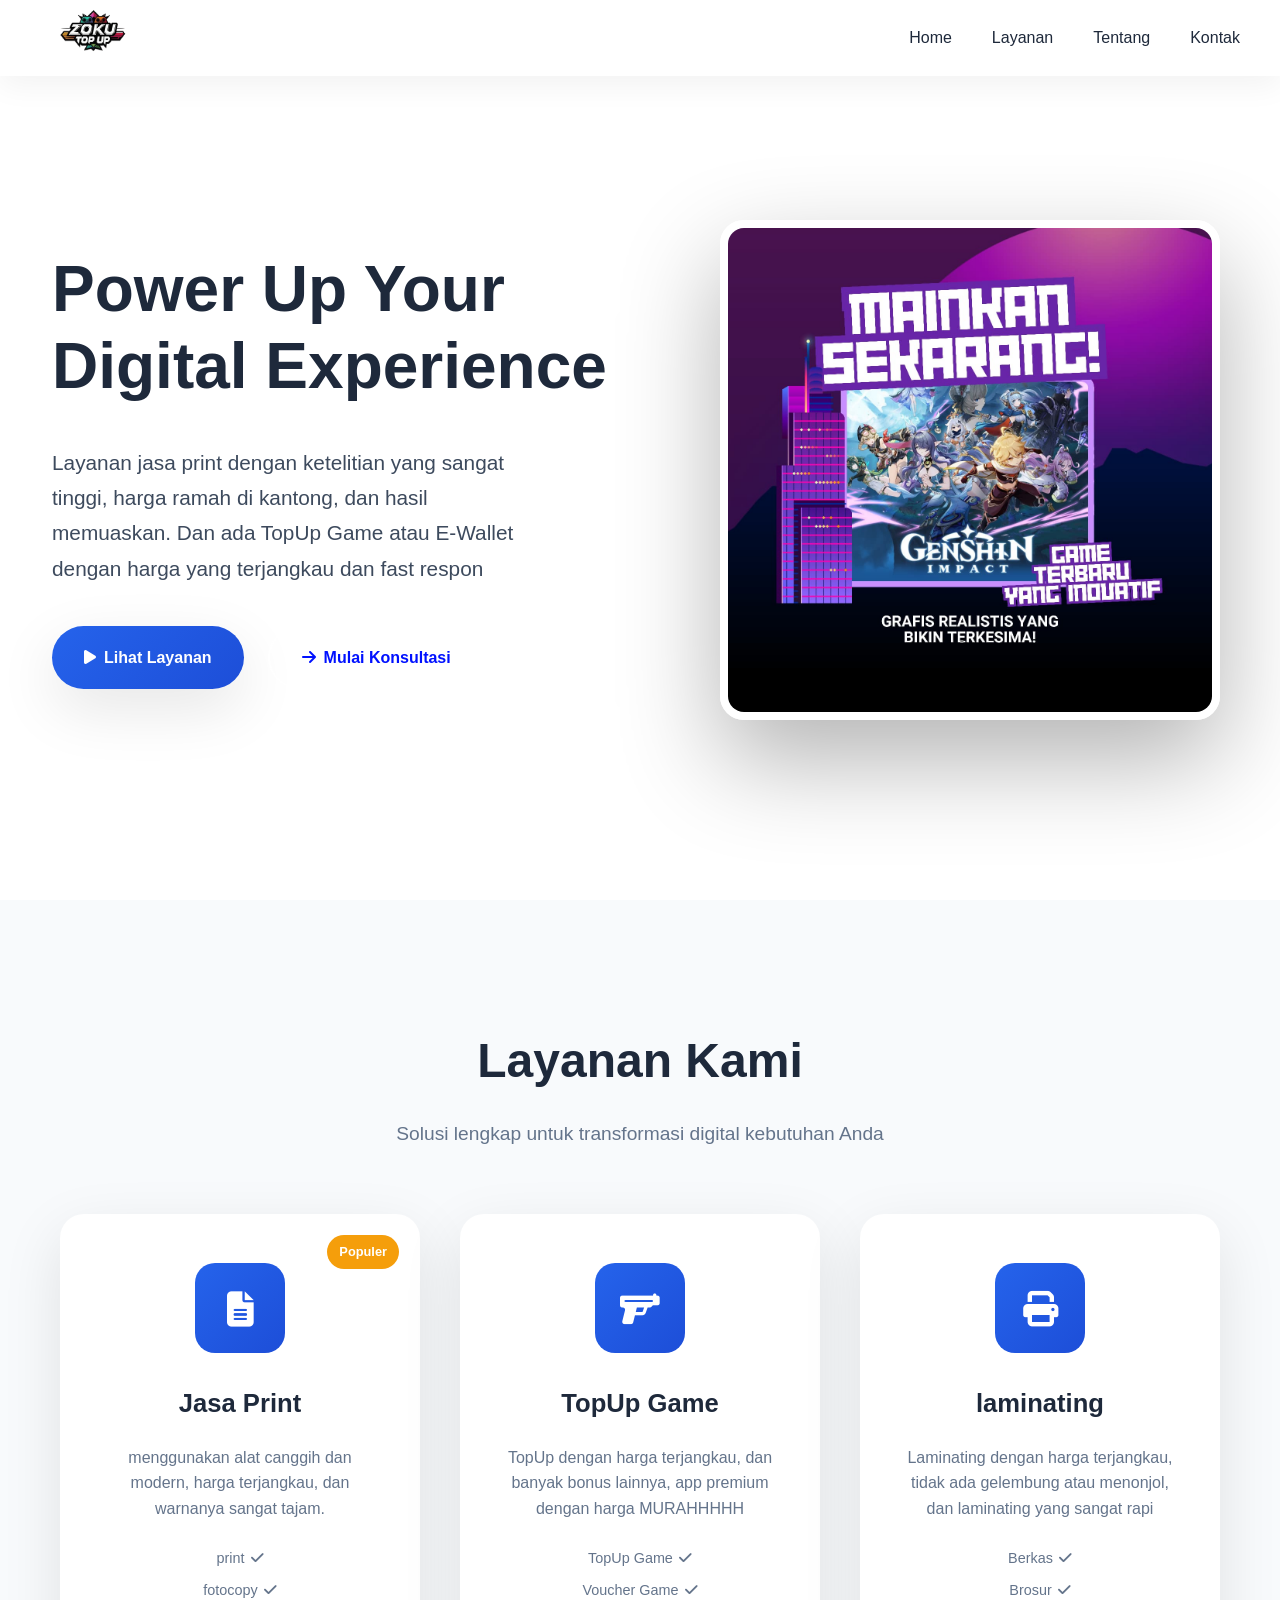
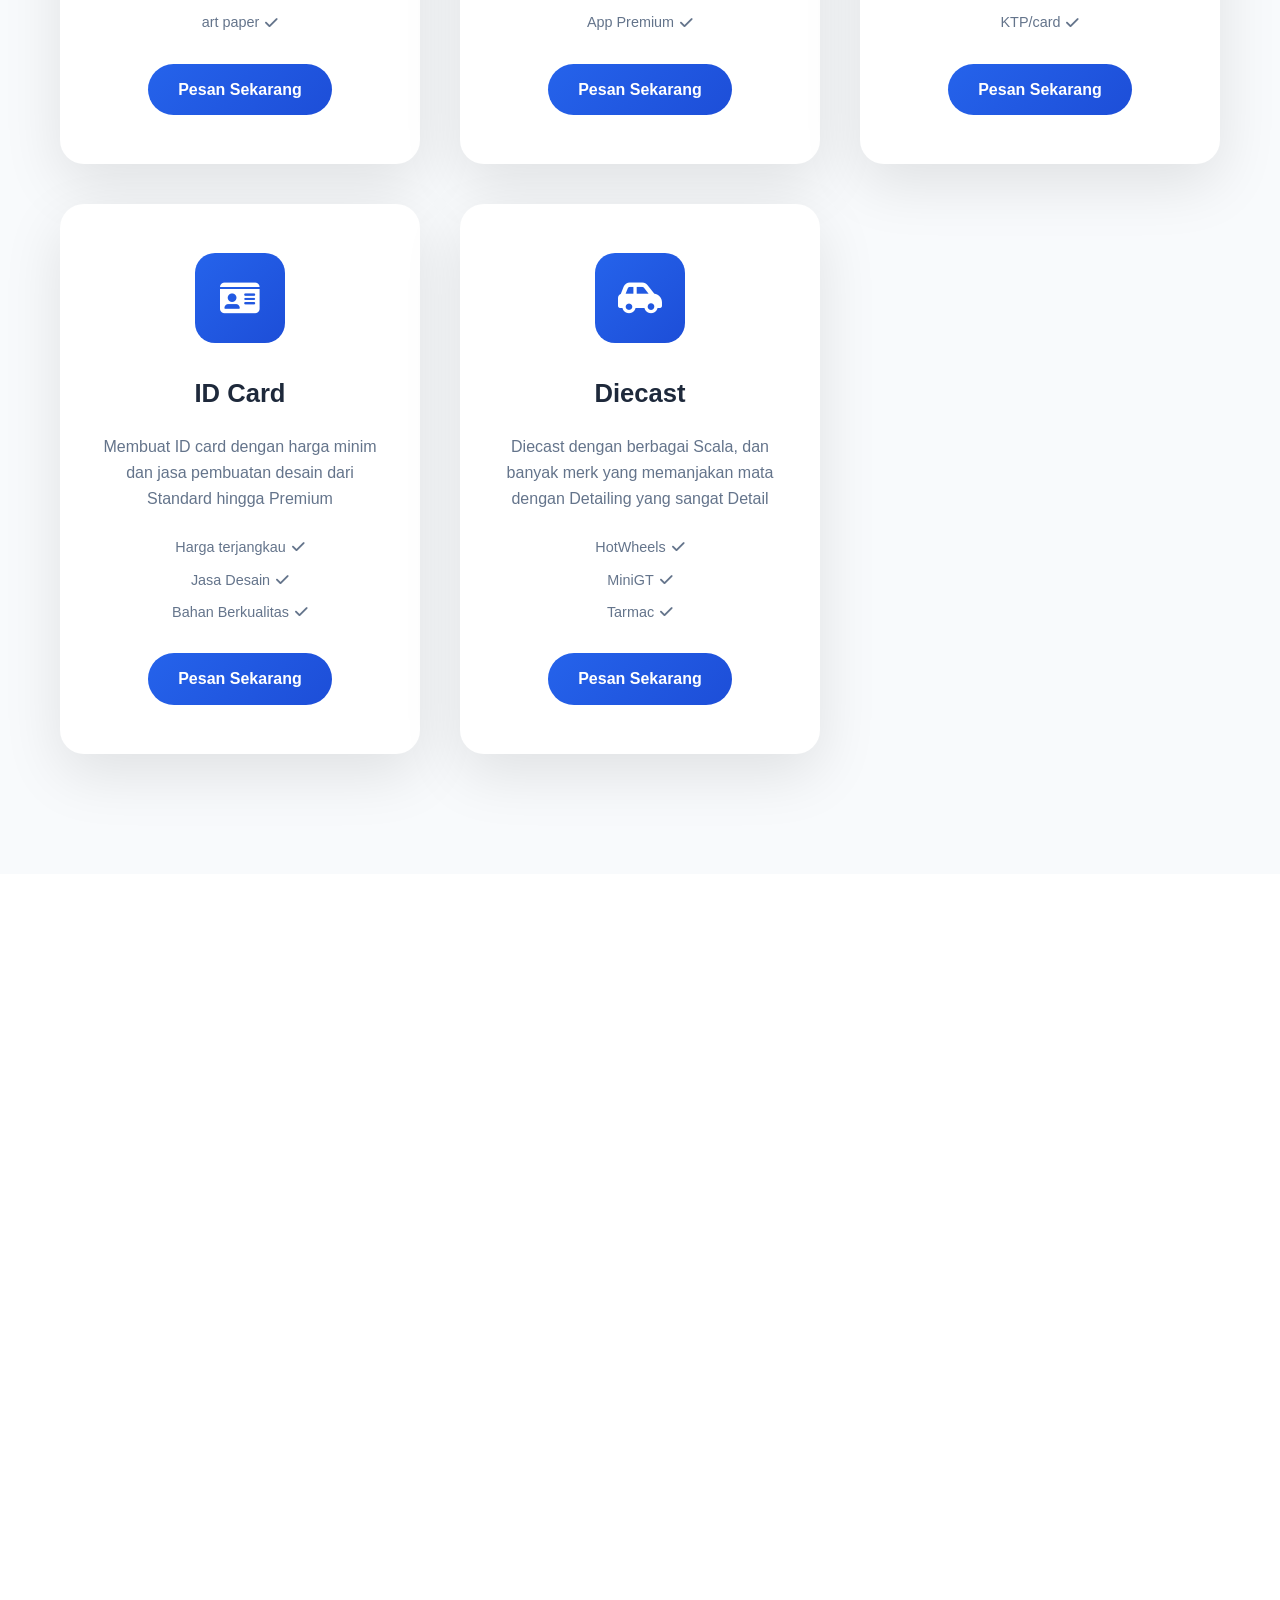
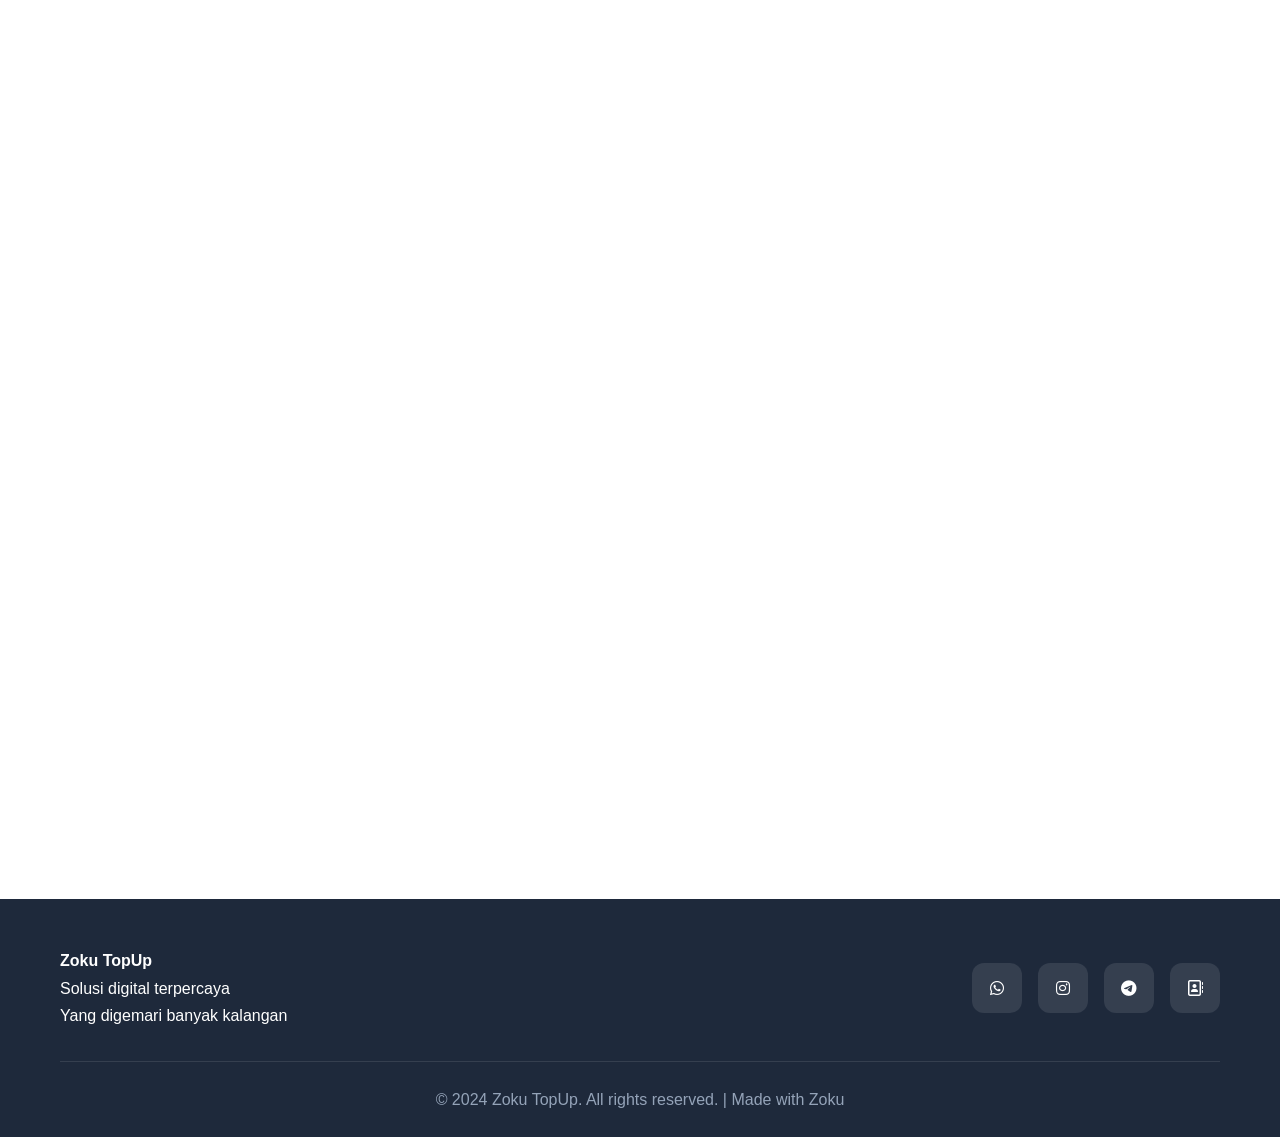
==== index.html @ 7cd35c5e "Update index.html" ====
<!DOCTYPE html>
<html lang="id">
<head>
    <meta charset="UTF-8">
    <meta name="viewport" content="width=device-width, initial-scale=1.0 viewport-fit=cover">
    <title>Zoku TopUp - Solusi Digital Terpercaya</title>
    <link rel="stylesheet" href="index.css">
    <link href="https://cdnjs.cloudflare.com/ajax/libs/font-awesome/6.4.0/css/all.min.css" rel="stylesheet">
    <link rel="icon" href="zoku rev.png" type="image/png">
</head>
<body class="content-hidden">
    <!-- PRELOADER ANIMASI -->
    <div class="preloader" id="preloader">
        <div class="loader-container">
            <div class="loader-logo">
                <i class="fas fa-rocket"></i>
            </div>
            <div class="loader-text">
                <span class="loading-text">Memuat Data</span>
                <span class="loading-dots">...</span>
            </div>
            <div class="progress-container">
                <div class="progress-bar">
                    <div class="progress-fill"></div>
                </div>
            </div>
            <div class="loading-dots-container">
                <div class="dot"></div>
                <div class="dot"></div>
                <div class="dot"></div>
            </div>
        </div>
    </div>

    <!-- <div class="float-wa" onclick="window.open('https://wa.me/6282164960213', '_blank')">
    <i class="fab fa-whatsapp" style="color: white; font-size: 1.5rem;"></i>
</div>
<div class="float-help" onclick="showHelp()">
    <i class="fas fa-headset" style="color: white; font-size: 1.2rem;"></i> -->

    <!-- HEADER -->
    <header class="header">
        <nav class="navbar">
            <div class="nav-container">
                <div class="logo">
                    <h2> <img src="zoku rev.png" alt="Logo" class="logo-img"></h2>
                </div>
                <ul class="nav-menu">
                    <li><a href="#home">Home</a></li>
                    <li><a href="#layanan">Layanan</a></li>
                    <li><a href="#tentang">Tentang</a></li>
                    <li><a href="#kontak">Kontak</a></li>
                </ul>
                <div class="hamburger">
                    <span></span>
                    <span></span>
                    <span></span>
                </div>
            </div>
        </nav>
    </header>

    <!-- HERO SECTION -->
    <section id="home" class="hero">
        <div class="hero-content">
            <h1 class="hero-title">
                Power Up Your<br />
                Digital Experience</span>
                
            </h1>
            <p class="hero-subtitle">Layanan jasa print dengan ketelitian yang sangat tinggi, harga ramah di kantong, dan hasil memuaskan. Dan ada TopUp Game atau E-Wallet dengan harga yang terjangkau dan fast respon</p>
            <div class="hero-buttons">
                <a href="#layanan" class="btn btn-primary">
                    <i class="fas fa-play"></i> Lihat Layanan
                </a>
                <a href="#kontak" class="btn btn-secondary">
                    <i class="fas fa-arrow-right"></i> Mulai Konsultasi
                </a>
            </div>
        </div>
        <div class="hero-image">
            <!-- <div class="floating-icons">
                <i class="fab fa-react"></i>
                <i class="fas fa-mobile-alt"></i>
                <i class="fas fa-chart-line"></i>
                <i class="fas fa-database"></i>
            </div> -->
    <button class="clickable-photo-btn" id="heroImageBtn">
        <img src="gs logo bg.jpeg" alt="Logo" class="photo-img">
    </button>
</div>
        </div>
    </section>

    <!-- LAYANAN SECTION -->
    <section id="layanan" class="layanan">
        <div class="container">
            <div class="section-header">
                <h2 class="section-title">Layanan Kami</h2>
                <p class="section-subtitle">Solusi lengkap untuk transformasi digital kebutuhan Anda</p>
            </div>
            <div class="layanan-grid">
                <div class="layanan-card featured">
                    <div class="featured-badge">Populer</div>
                    <div class="card-icon">
                        <i class="fas fa-file-alt"></i>
                    </div>
                    <h3>Jasa Print</h3>
                    <p>menggunakan alat canggih dan modern, harga terjangkau, dan warnanya sangat tajam.</p>
                    <div class="card-features">
                        <span>print <i class="fas fa-check"></i></span>
                        <span>fotocopy <i class="fas fa-check"></i></span>
                        <span>art paper <i class="fas fa-check"></i></span>
                    </div>
                    <!-- <div class="card-price"><span></span></div> -->
                    <a href="print.html" class="card-btn">Pesan Sekarang</a>
                </div>
                <div class="layanan-card">
                    <!-- <div class="featured-badge">Populer</div> -->
                    <div class="card-icon">
                        <i class="fa-solid fa-gun"></i>
                    </div>
                    <h3>TopUp Game</h3>
                    <p>TopUp dengan harga terjangkau, dan banyak bonus lainnya, app premium dengan harga MURAHHHHH</p>
                    <div class="card-features">
                        <span>TopUp Game<i class="fas fa-check"></i></span>
                        <span>Voucher Game<i class="fas fa-check"></i></span>
                        <span>App Premium<i class="fas fa-check"></i></span>
                    </div>
                    <!-- <div class="card-price">Rp 8.000.000 <span>/project</span></div> -->
                    <a href="error.html" class="card-btn">Pesan Sekarang</a>
                </div>
                <div class="layanan-card">
                    <div class="card-icon">
                        <i class="fas fa-print"></i>
                    </div>
                    <h3>laminating</h3>
                    <p>Laminating dengan harga terjangkau, tidak ada gelembung atau menonjol, dan laminating yang sangat rapi</p>
                    <div class="card-features">
                        <span>Berkas <i class="fas fa-check"></i></span>
                        <span>Brosur <i class="fas fa-check"></i></span>
                        <span>KTP/card <i class="fas fa-check"></i></span>
                    </div>
                    <!-- <div class="card-price">Rp 3.000.000 <span>/bulan</span></div> -->
                    <a href="laminating.html" class="card-btn">Pesan Sekarang</a>
                </div>
                <div class="layanan-card">
                    <div class="card-icon">
                        <i class="fas fa-id-card"></i>
                    </div>
                    <h3>ID Card</h3>
                    <p>Membuat ID card dengan harga minim dan jasa pembuatan desain dari Standard hingga Premium</p>
                    <div class="card-features">
                        <span>Harga terjangkau <i class="fas fa-check"></i></span>
                        <span>Jasa Desain <i class="fas fa-check"></i></span>
                        <span>Bahan Berkualitas <i class="fas fa-check"></i></span>
                    </div>
                    <!-- <div class="card-price">Rp 2.000.000 <span>/bulan</span></div> -->
                    <a href="error.html" class="card-btn">Pesan Sekarang</a>
                </div>
                <div class="layanan-card">
                    <div class="card-icon">
                        <i class="fa-solid fa-car-side"></i>
                    </div>
                    <h3>Diecast</h3>
                    <p>Diecast dengan berbagai Scala, dan banyak merk yang memanjakan mata dengan Detailing yang sangat Detail</p>
                    <div class="card-features">
                        <span>HotWheels <i class="fas fa-check"></i></span>
                        <span>MiniGT <i class="fas fa-check"></i></span>
                        <span>Tarmac <i class="fas fa-check"></i></span>
                    </div>
                    <!-- <div class="card-price">Rp 3.000.000 <span>/bulan</span></div> -->
                    <a href="diecast market.html" class="card-btn">Pesan Sekarang</a>
                </div>
            </div>
        </div>
    </section>

    <!-- TENTANG SECTION -->
    <section id="tentang" class="tentang">
        <div class="container">
            <div class="tentang-content">
                <div class="tentang-text">
                    <h2 class="section-title">Kenapa harus Memilih toko kami?</h2>
                    <p>Zoku TopUp lebih memilih Fokus pada kualitas, kecepatan, dan kepuasan pelanggan.</p>
                    <div class="stats">
                        <div class="stat">
                            <h3 data-target="500+">500+</h3>
                            <p>Proyek Selesai</p>
                        </div>
                        <div class="stat">
                            <h3 data-target="99+">99+</h3>
                            <p>Tingkat Kepuasan</p>
                        </div>
                        <!-- <div class="stat">
                            <h3 data-target="21+"></h3>
                            <p>Tahun Pengalaman</p>
                        </div> -->
                        <div class="stat">
                            <h3 data-target="32">31+</h3>
                            <p>Klien Aktif</p>
                        </div>
                    </div>
                </div>
                <div class="tentang-image">
                    <!-- <div class="image-placeholder"> -->
                        <img src="diskon.jpeg" alt="Logo" class="imgdiskon">
                    <!-- </div> -->
                </div>
            </div>
        </div>
    </section>

    <!-- KONTAK SECTION -->
    <section id="kontak" class="kontak">
        <div class="container">
            <div class="section-header">
                <h2 class="section-title">Siap Memulai?</h2>
                <p class="section-subtitle">Hubungi kami sekarang untuk konsultasi gratis</p>
            </div>
            <div class="kontak-content">
                <div class="kontak-info">
                    <div class="info-item">
                        <div class="info-icon">
                            <i class="fas fa-phone"></i>
                        </div>
                        <div>
                            <h4>Telepon</h4>
                            <p>+62 821-6496-0213</p>
                        </div>
                    </div>
                    <div class="info-item">
                        <div class="info-icon">
                            <i class="fas fa-envelope"></i>
                        </div>
                        <div>
                            <h4>Email</h4>
                            <p>zokutopup@gmail.com</p>
                        </div>
                    </div>
                    <div class="info-item">
                        <div class="info-icon">
                            <i class="fas fa-map-marker-alt"></i>
                        </div>
                        <div>
                            <h4>Alamat</h4>
                            <p>Jl. Tj. Ledong 21381<br>Sumatra Utara</p>
                        </div>
                    </div>
                </div>
                <form class="kontak-form" id="kontakForm">
                    <div class="form-group">
                        <input type="text" id="nama" placeholder="" required>
                        <label for="nama">Nama Lengkap</label>
                    </div>
                    <div class="form-row">
                        <div class="form-group">
                            <input type="email" id="email" placeholder="" required>
                            <label for="email">Email</label>
                        </div>
                        <div class="form-group">
                            <input type="tel" id="phone" placeholder="">
                            <label for="phone">Telepon</label>
                        </div>
                    </div>
                    <!-- <div class="form-group">
                        <select id="layanan" required>
                            <option value="">Pilih Layanan</option>
                            <option value="web">Web Development</option>
                            <option value="mobile">Mobile App</option>
                            <option value="marketing">Digital Marketing</option>
                            <option value="support">IT Support</option>
                        </select>
                        <label for="layanan">Layanan</label>
                    </div> -->
                    <div class="form-group">
                        <textarea id="pesan" placeholder="" rows="5" required></textarea>
                        <label for="pesan">Pesan</label>
                    </div>
                    <button type="submit" class="btn btn-primary btn-full">
                        <i class="fas fa-paper-plane"></i> Kirim Pesan
                    </button>
                </form>
            </div>
        </div>
    </section>

    <!-- FOOTER -->
    <footer class="footer">
    <div class="container">
        <div class="footer-content">
            <div class="footer-logo">
                <!-- <img src="zoku rev.png" alt="Zoku TopUp Logo" class="logo-footer"> -->
                <div class="footer-brand">
                    <p><strong>Zoku TopUp</strong></p>
                    <p>Solusi digital terpercaya</p>
                    <p>Yang digemari banyak kalangan</p>
                </div>
            </div>
                <div class="footer-social">
                    <a href="https://wa.me/6282164960213" target="_blank" rel="noopener" title="WhatsApp">
                    <i class="fab fa-whatsapp"></i>
                </a>
                <a href="https://www.instagram.com/zokutopup?igsh=Nzc0N2RsbXdvcmFl" target="_blank" rel="noopener" title="Instagram">
                    <i class="fab fa-instagram"></i>
                </a>
                <a href="https://t.me/Zokutopup" target="_blank" rel="noopener" title="Telegram">
                    <i class="fa-brands fa-telegram"></i>
                </a>
                <a href="kontak.html" rel="noopener" title="kontak">
                    <i class="fa-regular fa-address-book"></i>
                </a>
                </div>
            </div>
            <div class="footer-bottom">
                <p>&copy; 2024 Zoku TopUp. All rights reserved. | Made with Zoku</p>
            </div>
        </div>
    </footer>

    <script src="index.js"></script>
</body>
</html>
---- index.css ----
/* RESET & BASE */
* {
    margin: 0;
    padding: 0;
    box-sizing: border-box;
}

:root {
    --primary: linear-gradient(135deg, #2563eb 0%, #1d4ed8 100%);
    --primary-light: #60a5fa;
    --dark: #1e293b;
    --dark-light: #334155;
    --gray: #64748b;
    --light: #f8fafc;
    --white: #ffffff;
    --shadow: 0 20px 60px rgba(0,0,0,0.1);
    --shadow-hover: 0 30px 80px rgba(0,0,0,0.15);
}

html {
    scroll-behavior: smooth;
}

body {
    font-family: 'Inter', -apple-system, BlinkMacSystemFont, 'Segoe UI', sans-serif;
    line-height: 1.7;
    color: var(--dark-light);
    overflow-x: hidden;
    /* background: linear-gradient(135deg, #ff0000 0%, #00ff0073 50%, #004cff 100% ); */
}

.container {
    max-width: 1200px;
    width: 100%;
    margin: 0 auto;
    padding: 0 20px;
}

/* PRELOADER */
/* ========================================
   PRELOADER PERFECT - FIXED ROKET + HOME
======================================== */
/* PRELOADER - VERSI TERPUSAT */
.preloader {
    position: fixed;
    top: 0;
    left: 0;
    width: 100%;
    height: 100%;
    background: linear-gradient(135deg, #000000 0%, #000000 100%);
    display: flex;
    justify-content: center;  
    align-items: center;      
    z-index: 99999;
    transition: opacity 0.5s ease-out, visibility 0.5s ease-out;
}

.preloader.hidden {
    opacity: 0;
    visibility: hidden;
}

.loader-container {
    text-align: center;  /* ✅ TEXT CENTER */
    display: flex;
    flex-direction: column;
    align-items: center; /* ✅ VERTIKAL CENTER */
    justify-content: center; /* ✅ HORIZONTAL CENTER */
}

.loader-logo {
    width: 140px;
    height: 140px;
    margin: 0 auto 2rem;      /* ✅ UBAH */
    position: relative;
    display: flex;            /* ✅ TAMBAH */
    align-items: center;      /* ✅ TAMBAH */
    justify-content: center;  /* ✅ TAMBAH */
}

.loader-logo i {
    font-size: 110px;
    color: #ffffff;
    animation: rocketPerfectFloat 3s ease-in-out infinite;
    display: block;           
    margin: 0 auto;           
    line-height: 1;           
}

.loader-text {
    color: rgba(255,255,255,0.95);
    font-size: 1.25rem;
    font-weight: 600;
    margin-bottom: 2rem;
    text-align: center;
}

.progress-container {
    width: 300px;
    max-width: 90vw;
    margin: 0 auto 2rem; /* ✅ AUTO MARGIN UNTUK CENTER */
    display: block;
}

.progress-bar {
    height: 4px;
    background: rgba(255,255,255,0.2);
    border-radius: 2px;
    overflow: hidden;
    margin: 0 auto; /* ✅ CENTER PROGRESS BAR */
}

.progress-fill {
    height: 100%;
    background: linear-gradient(90deg, transparent, #60a5fa, transparent);
    animation: progressPerfect 3s ease-out infinite;
    box-shadow: 0 0 10px rgba(96,165,250,0.4);
}

.loading-dots-container {
    display: flex;
    gap: 8px;
    justify-content: center; /* ✅ DOTS DI TENGAH */
    align-items: center;
}

.dot {
    width: 10px;
    height: 10px;
    border-radius: 50%;
    background: rgba(255,255,255,0.8);
    animation: dotPerfect 1.4s infinite ease-in-out both;
}

.dot:nth-child(1) { animation-delay: 0s; }
.dot:nth-child(2) { animation-delay: 0.2s; }
.dot:nth-child(3) { animation-delay: 0.4s; }

/* ANIMATIONS PERFECT */
@keyframes rocketPerfectFloat {
    0%, 100% {
        transform: translateX(-50%) translateY(0px) rotate(0deg);
        filter: drop-shadow(0 8px 25px rgba(255,255,255,0.4));
    }
    25% {
        transform: translateX(-50%) translateY(-8px) rotate(2deg);
        filter: drop-shadow(0 12px 35px rgba(255,255,255,0.5));
    }
    50% {
        transform: translateX(-50%) translateY(-16px) rotate(-1deg);
        filter: drop-shadow(0 16px 45px rgba(255,255,255,0.6));
    }
    75% {
        transform: translateX(-50%) translateY(-8px) rotate(1deg);
        filter: drop-shadow(0 12px 35px rgba(255,255,255,0.5));
    }
}

@keyframes progressPerfect {
    0% { width: 0%; }
    50% { width: 80%; }
    100% { width: 100%; }
}

@keyframes dotPerfect {
    0%, 100% { transform: scale(0.5); opacity: 0.5; }
    50% { transform: scale(1.2); opacity: 1; }
}

/* Floating Buttons */
        /* .float-wa {
            position: fixed;
            bottom: 2rem;
            left: 2rem;
            background: linear-gradient(135deg, #25D366, #128C7E);
            width: 52px;
            height: 52px;
            border-radius: 50%;
            display: flex;
            align-items: center;
            justify-content: center;
            cursor: pointer;
            box-shadow: 0 5px 20px rgba(37,211,102,0.3);
            transition: all 0.3s;
            z-index: 100;
        }

        .float-wa:hover {
            transform: scale(1.1);
        } */

        .float-help {
            position: fixed;
            bottom: 2rem;
            right: 2rem;
            background: linear-gradient(135deg, rgba(229, 255, 0, 0.822), #6a04c9e3);
            width: 52px;
            height: 52px;
            border-radius: 50%;
            display: flex;
            align-items: center;
            justify-content: center;
            cursor: pointer;
            box-shadow: var(--glow);
            transition: all 0.3s;
            z-index: 100;
        }

        .float-help:hover {
            transform: scale(1.1);
        }

/* HEADER */
.header {
    padding: 0.5rem 0; /* Dikurangi */
    background: rgba(255,255,255,0.95);
    backdrop-filter: blur(20px);
    position: fixed;
    top: 0;
    width: 100%;
    z-index: 1000;
    box-shadow: 0 2px 20px rgba(0,0,0,0.1);
}

.navbar {
    padding: 0 2rem;
    max-height: 70px; /* Fixed height */
}

.nav-container {
     max-width: 1200px;
    margin: 0 auto;
    display: flex;
    align-items: center;
    justify-content: space-between;
    height: 60px; /* Tinggi fixed */
}

.logo h2 {
    background: var(--primary);
    -webkit-background-clip: text;
    -webkit-text-fill-color: transparent;
    background-clip: text;
    font-size: 1.8rem;
    font-weight: 800;
}

.logo-img {
    mix-blend-mode: multiply;
    height: 60px; /* Atur tinggi logo sesuai kebutuhan */
    width: auto;  /* Menjaga proporsi logo */
    /* Pastikan tidak ada background-color di sini */
}

.nav-menu {
    display: flex;
    list-style: none;
    gap: 2.5rem;
}

.nav-menu a {
    text-decoration: none;
    color: var(--dark);
    font-weight: 500;
    position: relative;
    transition: all 0.3s ease;
}

.nav-menu a::after {
    content: '';
    position: absolute;
    width: 0;
    height: 2px;
    bottom: -5px;
    left: 0;
    background: var(--primary);
    transition: width 0.3s ease;
}

.nav-menu a:hover::after {
    width: 100%;
}

.nav-menu a:hover {
    color: #2563eb;
}

.hamburger {
    display: none;
    flex-direction: column;
    cursor: pointer;
    gap: 4px;
}

.hamburger span {
    width: 28px;
    height: 3px;
    background: var(--dark);
    transition: all 0.3s ease;
    border-radius: 2px;
}

/* HERO */
.hero {
     padding: 120px 2rem 80px; /* Top padding untuk header */
    min-height: 100vh;
    display: flex;
    align-items: center;
    gap: 4rem;
    background: rgb(255, 255, 255);
}

.hero::before {
    content: '';
    position: absolute;
    top: 0;
    left: 0;
    right: 0;
    bottom: 0;
    background-color: #000000;
    background: url('data:image/svg+xml,<svg xmlns="http://www.w3.org/2000/svg" viewBox="0 0 100 100"><defs><pattern id="grain" width="100" height="100" patternUnits="userSpaceOnUse"><circle cx="25" cy="25" r="1" fill="white" opacity="0.1"/><circle cx="75" cy="75" r="1" fill="white" opacity="0.05"/></pattern></defs><rect width="100" height="100" fill="url(%23grain)"/></svg>');
    pointer-events: none;
}

.hero-content {
    flex: 1;
    max-width: 650px;
    padding: 0 20px;
    z-index: 2;
}

/* Hero Title dengan TEXT BORDER style balok */
.hero-title {
    font-size: clamp(2.5rem, 5vw, 4rem);
    font-weight: 800;
    margin-bottom: 2.5rem;
    line-height: 1.2;
    /* text-shadow: 0 0 8px #6f00ff; */
    /* Efek text border */
    color: var(--dark);
    /* -webkit-text-stroke: 2px #6f00ff;
    text-stroke: 2px #6f00ff; */
}

/* Untuk teks "Digital Experience" yang berbeda */
/* .hero-gradient {
    background: linear-gradient(135deg, #2563eb, );
    -webkit-background-clip: text;
    background-clip: text;
    color: transparent;
    -webkit-text-stroke: 1px #6f00ff;
    text-stroke: 1px #6f00ff;
} */

/* .hero-title {
    font-size: clamp(2.5rem, 5vw, 4rem);
    font-weight: 800;
    color:rgb(0, 0, 0);
    margin-bottom: 1.5rem;
    line-height: 1.1;
    border-color: #2563eb 9 9 12px;
    
}

.hero-gradient {
    background: linear-gradient(135deg, white, #6f00ff, rgb(0, 183, 255));
    -webkit-background-clip: text;
    background-clip: text;
    color: transparent;
} */

.gradient-text {
    background: linear-gradient(45deg, #ffffff, #e0e7ff);
    -webkit-background-clip: text;
    -webkit-text-fill-color: transparent;
    background-clip: text;
}

.hero-subtitle {
    font-size: 1.3rem;
    margin-bottom: 2.5rem;
    opacity: 0.95;
    max-width: 500px;
}

.hero-buttons {
    display: flex;
    gap: 1.5rem;
    flex-wrap: wrap;
}

.btn {
    padding: 16px 32px;
    border-radius: 50px;
    text-decoration: none;
    font-weight: 600;
    font-size: 1rem;
    display: inline-flex;
    align-items: center;
    gap: 8px;
    transition: all 0.3s cubic-bezier(0.25, 0.46, 0.45, 0.94);
    border: none;
    cursor: pointer;
    position: relative;
    overflow: hidden;
}

.btn::before {
    content: '';
    position: absolute;
    top: 0;
    left: -100%;
    width: 100%;
    height: 100%;
    background: linear-gradient(90deg, transparent, rgba(255,255,255,0.2), transparent);
    transition: left 0.5s;
}

.btn:hover::before {
    left: 100%;
}

.btn-primary {
    background: var(--primary);
    color: white;
    box-shadow: var(--shadow);
}

.btn-primary:hover {
    transform: translateY(-4px);
    box-shadow: var(--shadow-hover);
}

.btn-secondary {
    background: transparent;
    color: rgb(0, 17, 255);
    border: 2px solid rgb(255, 255, 255);
}

.btn-secondary:hover {
    background: white;
    box-shadow: var(--shadow-hover);
    color: #003cff;
    transform: translateY(-2px);
}

.hero-image {
    flex: 1;
    display: flex;
    justify-content: center;
    align-items: center;
    position: relative;
    min-height: 500px; /* Minimum height */
}

.photo-img {
    width: 100%;
    max-width: 500px;
    height: 100%;        /* FULL HEIGHT */
    max-height: 600px;
    min-height: 450px;   /* Minimum agar full */
    object-fit: cover;   /* Perfect crop */
    object-position: center;
    border-radius: 24px;
    box-shadow: 0 40px 100px rgba(0,0,0,0.3);
    border: 8px solid rgb(255, 255, 255);
    transition: all 0.4s ease;
}

.photo-img:hover {
    transform: scale(1.02) rotate(2deg);      /* Hover effect */
    box-shadow: 0 50px 120px rgba(0,0,0,0.4);
}

/* Mobile responsive */
@media (max-width: 768px) {
    .header {
        padding: 0.25rem 0;
    }
    
    .nav-container {
        height: 50px;
    }
    
    .logo-img {
        height: 32px;
    }
    
    .hero {
        flex-direction: column;
        padding: 100px 1rem 60px;
        gap: 2rem;
    }
    
    .hero-image {
        min-height: 350px;
        width: 100%;
    }
    
    .photo-img {
        max-width: 100%;
        height: 350px;
        max-height: 70vh;
    }
}

@media (max-width: 480px) {
    .photo-img {
        height: 300px;
        border-radius: 20px;
    }
}

@media (max-width: 480px) {
    .stats .stat h3 { font-size: 1.5rem; }
    .float-help { width: 45px; height: 45px; }
}

/* KLIKABLE BUTTON GAMBAR - style retain, full clickable */
.clickable-photo-btn {
    background: transparent;
    border: none;
    cursor: pointer;
    padding: 0;
    margin: 0;
    display: flex;
    transition: transform 0.2s ease;
    border-radius: 32px;
    outline: none;
}

.clickable-photo-btn:active {
    transform: scale(0.98);
}

.photo-img {
    /* ... semua style lama tetap sama ... */
    pointer-events: none; /* ← BARIS INI DITAMBAH: event klik ditangani button, bukan gambar */
}

.clickable-photo-btn:hover .photo-img {
    transform: scale(1.02) rotate(2deg);
    box-shadow: 0 50px 120px rgba(0,0,0,0.4);
}

section {
    padding: 120px 0;
}

.section-header {
    text-align: center;
    margin-bottom: 4rem;
}

.section-title {
    font-size: clamp(2rem, 4vw, 3rem);
    font-weight: 800;
    margin-bottom: 1rem;
    color: var(--dark);
}

.section-subtitle {
    font-size: 1.2rem;
    color: var(--gray);
    max-width: 600px;
    margin: 0 auto;
}

/* LAYANAN */
.layanan {
    background: var(--light);
}

.layanan-grid {
    display: grid;
    grid-template-columns: repeat(auto-fit, minmax(320px, 1fr));
    gap: 2.5rem;
}

.layanan-card {
    background: white;
    padding: 3rem 2.5rem;
    border-radius: 24px;
    text-align: center;
    box-shadow: var(--shadow);
    transition: all 0.4s cubic-bezier(0.25, 0.46, 0.45, 0.94);
    position: relative;
    border: 1px solid transparent;
    overflow: hidden;
}

.layanan-card::before {
    content: '';
    position: absolute;
    top: 0;
    left: 0;
    right: 0;
    height: 4px;
    background: var(--primary);
    transform: scaleX(0);
    transition: transform 0.3s ease;
}

.layanan-card:hover::before {
    transform: scaleX(1);
}

.layanan-card:hover {
    transform: translateY(-12px);
    box-shadow: var(--shadow-hover);
    border-color: rgba(37, 99, 235, 0.1);
}

.featured-badge {
    position: absolute;
    top: 20px;
    right: 20px;
    background: #f59e0b;
    color: white;
    padding: 6px 12px;
    border-radius: 20px;
    font-size: 0.8rem;
    font-weight: 600;
}

.card-icon {
    width: 90px;
    height: 90px;
    margin: 0 auto 1.8rem;
    background: var(--primary);
    border-radius: 20px;
    display: flex;
    align-items: center;
    justify-content: center;
    transition: all 0.3s ease;
}

.layanan-card:hover .card-icon {
    transform: scale(1.1) rotate(10deg);
    box-shadow: 0 20px 40px rgba(37, 99, 235, 0.3);
}

.card-icon i {
    font-size: 2.2rem;
    color: white;
}

.layanan-card h3 {
    font-size: 1.6rem;
    margin-bottom: 1.2rem;
    color: var(--dark);
}

.layanan-card p {
    color: var(--gray);
    margin-bottom: 1.5rem;
    line-height: 1.6;
}

.card-features {
    display: flex;
    flex-direction: column;
    gap: 0.5rem;
    margin-bottom: 1.8rem;
}

.card-features span {
    font-size: 0.9rem;
    color: var(--gray);
    display: flex;
    align-items: center;
    justify-content: center;
    gap: 6px;
}

.card-price {
    font-size: 1.8rem;
    font-weight: 800;
    color: #059669;
    margin-bottom: 1.5rem;
}

.card-price span {
    font-size: 1rem;
    font-weight: 500;
    color: var(--gray);
}

.card-btn {
    background: var(--primary);
    color: white;
    padding: 12px 30px;
    border-radius: 50px;
    text-decoration: none;
    font-weight: 600;
    display: inline-block;
    transition: all 0.3s ease;
}

.card-btn:hover {
    transform: translateY(-2px);
    box-shadow: var(--shadow);
}

/* TENTANG */
.tentang-content {
    display: grid;
    grid-template-columns: 1fr 1fr;
    gap: 5rem;
    align-items: center;
}

.tentang-text p {
    font-size: 1.2rem;
    margin-bottom: 3rem;
    color: var(--gray);
}

.stats {
    display: grid;
    grid-template-columns: repeat(auto-fit, minmax(120px, 1fr));
    gap: 2rem;
}

.stat {
    text-align: center;
}

.stat h3 {
    font-size: 3rem;
    font-weight: 800;
    background: var(--primary);
    -webkit-background-clip: text;
    -webkit-text-fill-color: transparent;
    background-clip: text;
    margin-bottom: 0.8rem;
    transition: all 0.3s ease;
}

.stat p {
    color: var(--gray);
    font-weight: 500;
}

.image-placeholder {
    width: 100%;
    height: 400px;
    background: linear-gradient(135deg, #f0f9ff, #e0f2fe);
    border-radius: 24px;
    display: flex;
    align-items: center;
    justify-content: center;
}

.imgdiskon {
    width: 100%;
    max-width: 500px;
    height: 100%;        /* FULL HEIGHT */
    max-height: 600px;
    min-height: 450px;   /* Minimum agar full */
    object-fit: cover;   /* Perfect crop */
    object-position: center;
    border-radius: 24px;
    box-shadow: 0 40px 100px rgba(0,0,0,0.3);
    border: 8px solid rgba(255,255,255,0.2);
    transition: all 0.4s ease;
}

.imgdiskon:hover {
transform: scale(1.02) rotate(2deg);      /* Hover effect */
    box-shadow: 0 50px 120px rgba(0,0,0,0.4);
}

/* Mobile responsive */
@media (max-width: 768px) {
    .header {
        padding: 0.25rem 0;
    }
    
    .nav-container {
        height: 50px;
    }
    
    .logo-img {
        height: 32px;
    }
    
    .hero {
        flex-direction: column;
        padding: 100px 1rem 60px;
        gap: 2rem;
    }
    
    .hero-image {
        min-height: 350px;
        width: 100%;
    }
    
    .imgdiskon {
        max-width: 100%;
        height: 350px;
        max-height: 70vh;
    }
}

@media (max-width: 480px) {
    .imgdiskon {
        height: 300px;
        border-radius: 20px;
    }
}

/* KONTAK */
.kontak {
    background: var(--light);
}

.kontak-content {
    display: grid;
    grid-template-columns: 1fr 1fr;
    gap: 5rem;
}

.info-item {
    display: flex;
    gap: 1.5rem;
    margin-bottom: 2.5rem;
    padding-bottom: 2rem;
    border-bottom: 1px solid #e2e8f0;
}

.info-icon {
    width: 60px;
    height: 60px;
    background: var(--primary);
    border-radius: 16px;
    display: flex;
    align-items: center;
    justify-content: center;
    flex-shrink: 0;
}

.info-icon i {
    font-size: 1.5rem;
    color: white;
}

.info-item h4 {
    color: var(--dark);
    margin-bottom: 0.5rem;
    font-size: 1.2rem;
}

.info-item p {
    color: var(--gray);
    line-height: 1.6;
}

.kontak-form {
    background: white;
    padding: 2.5rem;
    border-radius: 24px;
    box-shadow: var(--shadow);
}

.form-group {
    position: relative;
    margin-bottom: 1.5rem;
}

.form-group input,
.form-group textarea,
.form-group select {
    width: 100%;
    padding: 18px 16px 8px;
    border: 2px solid #e2e8f0;
    border-radius: 12px;
    font-size: 16px;
    background: transparent;
    transition: all 0.3s ease;
    /* HAPUS pointer-events: none; */
}

.form-group input:focus,
.form-group textarea:focus,
.form-group select:focus {
    outline: none;
    border-color: #2563eb;
    box-shadow: 0 0 0 4px rgba(37, 99, 235, 0.1);
}

.form-group label {
    position: absolute;
    left: 16px;  /* Sesuaikan dengan padding */
    top: 10px;   /* Sesuaikan dengan padding */
    color: #999;
    background: white;
    padding: 0 5px;
    font-size: 16px;
    transition: all 0.3s ease;
    pointer-events: none;
}

.form-group input:focus + label,
.form-group textarea:focus + label,
.form-group select:focus + label,
.form-group input:not(:placeholder-shown) + label,
.form-group textarea:not(:placeholder-shown) + label,
.form-group select:not(:placeholder-shown) + label {
    top: -15px;
    left: 5px;
    font-size: 12px;
    color: #2563eb;
    font-weight: 600;
}

.form-row {
    display: grid;
    grid-template-columns: 1fr 1fr;
    gap: 1.5rem;
}

.btn-full {
    width: 100%;
    justify-content: center;
    padding: 18px;
    font-size: 1.1rem;
}

/* FOOTER */
.footer {
    background: var(--dark);
    color: white;
    padding: 3rem 0 1.5rem;
}

.footer-content {
    display: flex;
    justify-content: space-between;
    align-items: center;
    margin-bottom: 2rem;
}

.footer-logo h3 {
    font-size: 1.6rem;
    margin-bottom: 0.5rem;
    background: linear-gradient(45deg, #60a5fa, white);
    -webkit-background-clip: text;
    -webkit-text-fill-color: transparent;
}

.footer-social {
    display: flex;
    gap: 1rem;
}

.footer-social a {
    width: 50px;
    height: 50px;
    background: rgba(255,255,255,0.1);
    border-radius: 12px;
    display: flex;
    align-items: center;
    justify-content: center;
    color: white;
    text-decoration: none;
    transition: all 0.3s ease;
}

.footer-social a:hover {
    background: var(--primary-light);
    transform: translateY(-3px);
}

.footer-bottom {
    border-top: 1px solid rgba(255,255,255,0.1);
    padding-top: 1.5rem;
    text-align: center;
    color: #94a3b8;
}

/* ANIMATIONS */
/* ✅ ROKET FLOATING SMOOTH - TIDAK MELUNCUR */
@keyframes logoFloat {
    0%, 100% { 
        transform: translateY(0px) rotate(0deg) scale(1); 
    }
    25% { 
        transform: translateY(-15px) rotate(5deg) scale(1.02); 
    }
    50% { 
        transform: translateY(-25px) rotate(-5deg) scale(1.05); 
    }
    75% { 
        transform: translateY(-15px) rotate(3deg) scale(1.02); 
    }
}

@keyframes progressLoad {
    0% { width: 0%; }
    50% { width: 75%; }
    100% { width: 100%; }
}

@keyframes dotPulse {
    0%, 80%, 100% { transform: scale(0.8); opacity: 0.5; }
    40% { transform: scale(1.3); opacity: 1; }
}

@keyframes float {
    0%, 100% { transform: translateY(0px) rotate(0deg); }
    50% { transform: translateY(-20px) rotate(180deg); }
}

@keyframes dots {
    0%, 20% { content: '.'; }
    40% { content: '..'; }
    60% { content: '...'; }
}

/* CONTENT LOADING */
body.content-hidden {
    overflow: hidden;
}

body.content-loaded * {
    animation-fill-mode: both;
}

section {
    opacity: 0;
    transform: translateY(50px);
    transition: all 0.8s cubic-bezier(0.25, 0.46, 0.45, 0.94);
}

/* RESPONSIVE */
@media (max-width: 1024px) {
    .tentang-content,
    .kontak-content {
        grid-template-columns: 1fr;
        gap: 3rem;
    }
}

@media (max-width: 768px) {
    .hamburger {
        display: flex;
    }
    
    .nav-menu {
        position: fixed;
        left: -100%;
        top: 80px;
        flex-direction: column;
        background: white;
        width: 100%;
        text-align: center;
        padding: 2rem 0;
        box-shadow: var(--shadow);
        transition: left 0.3s ease;
    }
    
    .nav-menu.active {
        left: 0;
    }
    
    .hero {
        flex-direction: column;
        text-align: center;
        padding-top: 120px;
    }
    
    .hero-buttons {
        flex-direction: column;
        align-items: stretch;
    }
    
    .form-row {
        grid-template-columns: 1fr;
    }
    
    .stats {
        grid-template-columns: repeat(2, 1fr);
    }
    
    section {
        padding: 80px 0;
    }
}

@media (max-width: 480px) {
    .container {
        padding: 0 15px;
    }
    
    .layanan-grid {
        grid-template-columns: 1fr;
    }
}

.loader-logo {
    text-align: center !important;
}


.loader-logo i {
    display: block !important;
    margin-left: auto !important;
    margin-right: auto !important;
    transform: none !important;
}
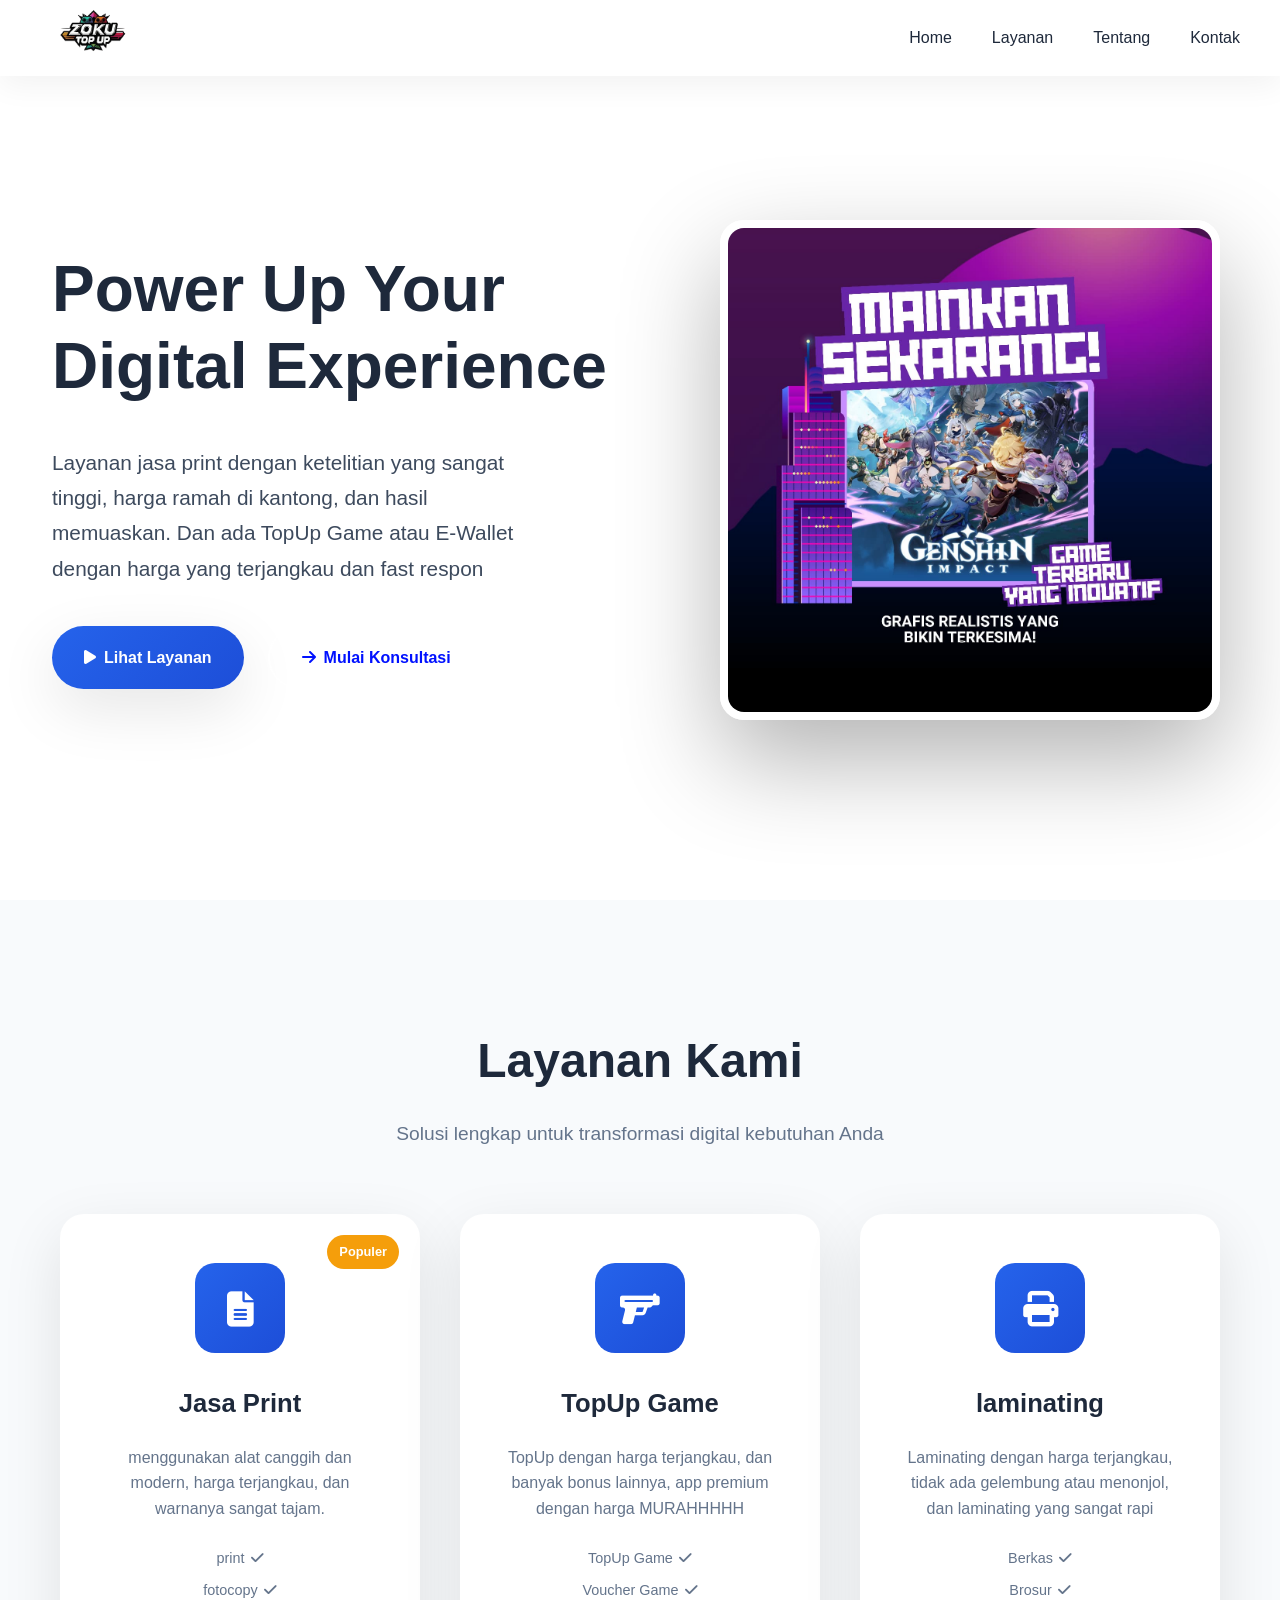
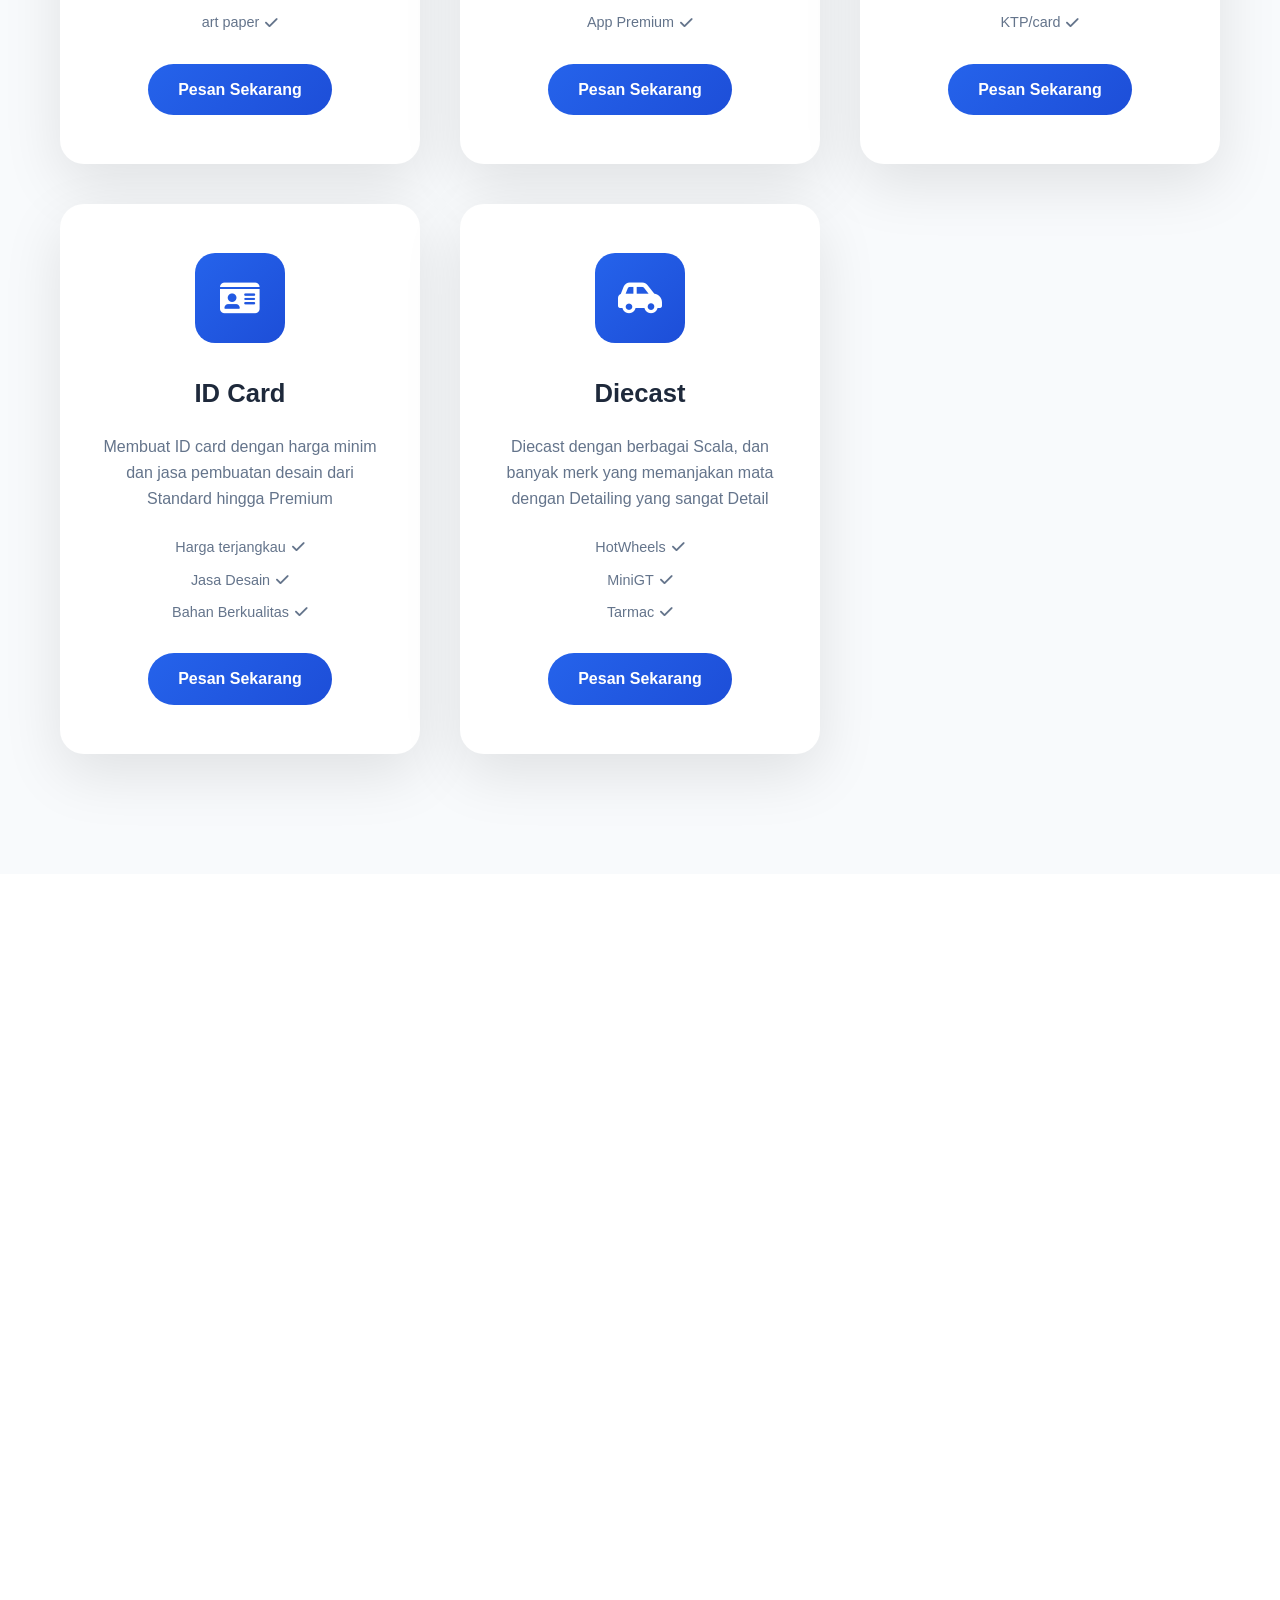
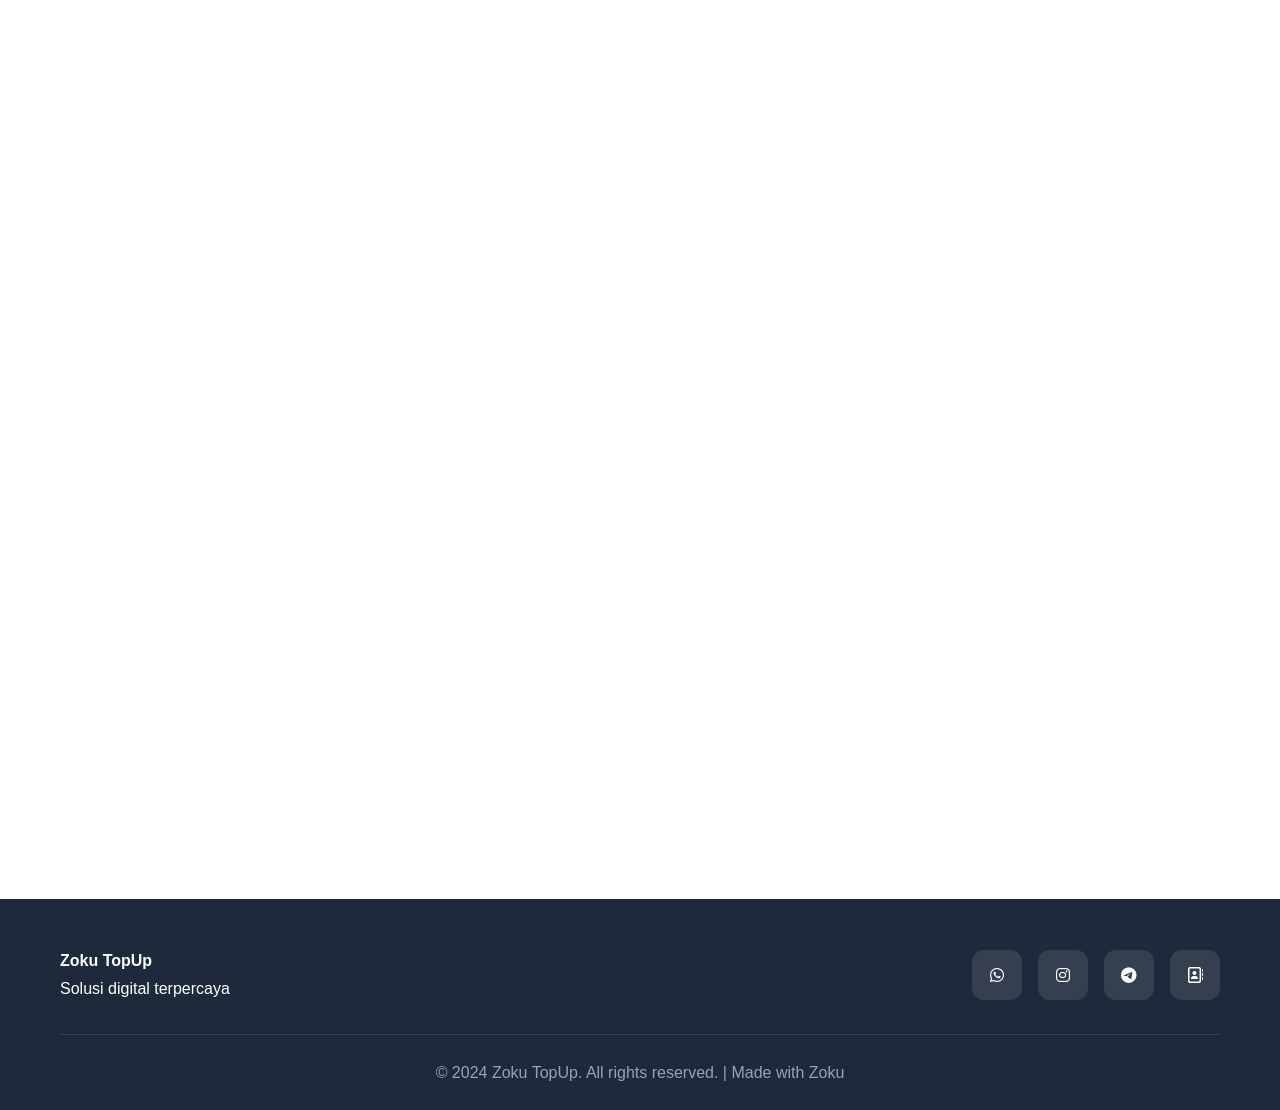
==== commit b9448788: "Update index.html" ====
--- a/index.html
+++ b/index.html
@@ -6,7 +6,7 @@
     <title>Zoku TopUp - Solusi Digital Terpercaya</title>
     <link rel="stylesheet" href="index.css">
     <link href="https://cdnjs.cloudflare.com/ajax/libs/font-awesome/6.4.0/css/all.min.css" rel="stylesheet">
-    <link rel="icon" href="zoku rev.png" type="image/png">
+    <link rel="icon" href="removal zoku.png" type="image/png">
 </head>
 <body class="content-hidden">
     <!-- PRELOADER ANIMASI -->
@@ -294,7 +294,7 @@
                 <div class="footer-brand">
                     <p><strong>Zoku TopUp</strong></p>
                     <p>Solusi digital terpercaya</p>
-                    <p>Yang digemari banyak kalangan</p>
+                    <p></p>
                 </div>
             </div>
                 <div class="footer-social">
@@ -307,7 +307,7 @@
                 <a href="https://t.me/Zokutopup" target="_blank" rel="noopener" title="Telegram">
                     <i class="fa-brands fa-telegram"></i>
                 </a>
-                <a href="kontak.html" rel="noopener" title="kontak">
+                <a href="kontak.html" rel="noopener" title="contact us">
                     <i class="fa-regular fa-address-book"></i>
                 </a>
                 </div>
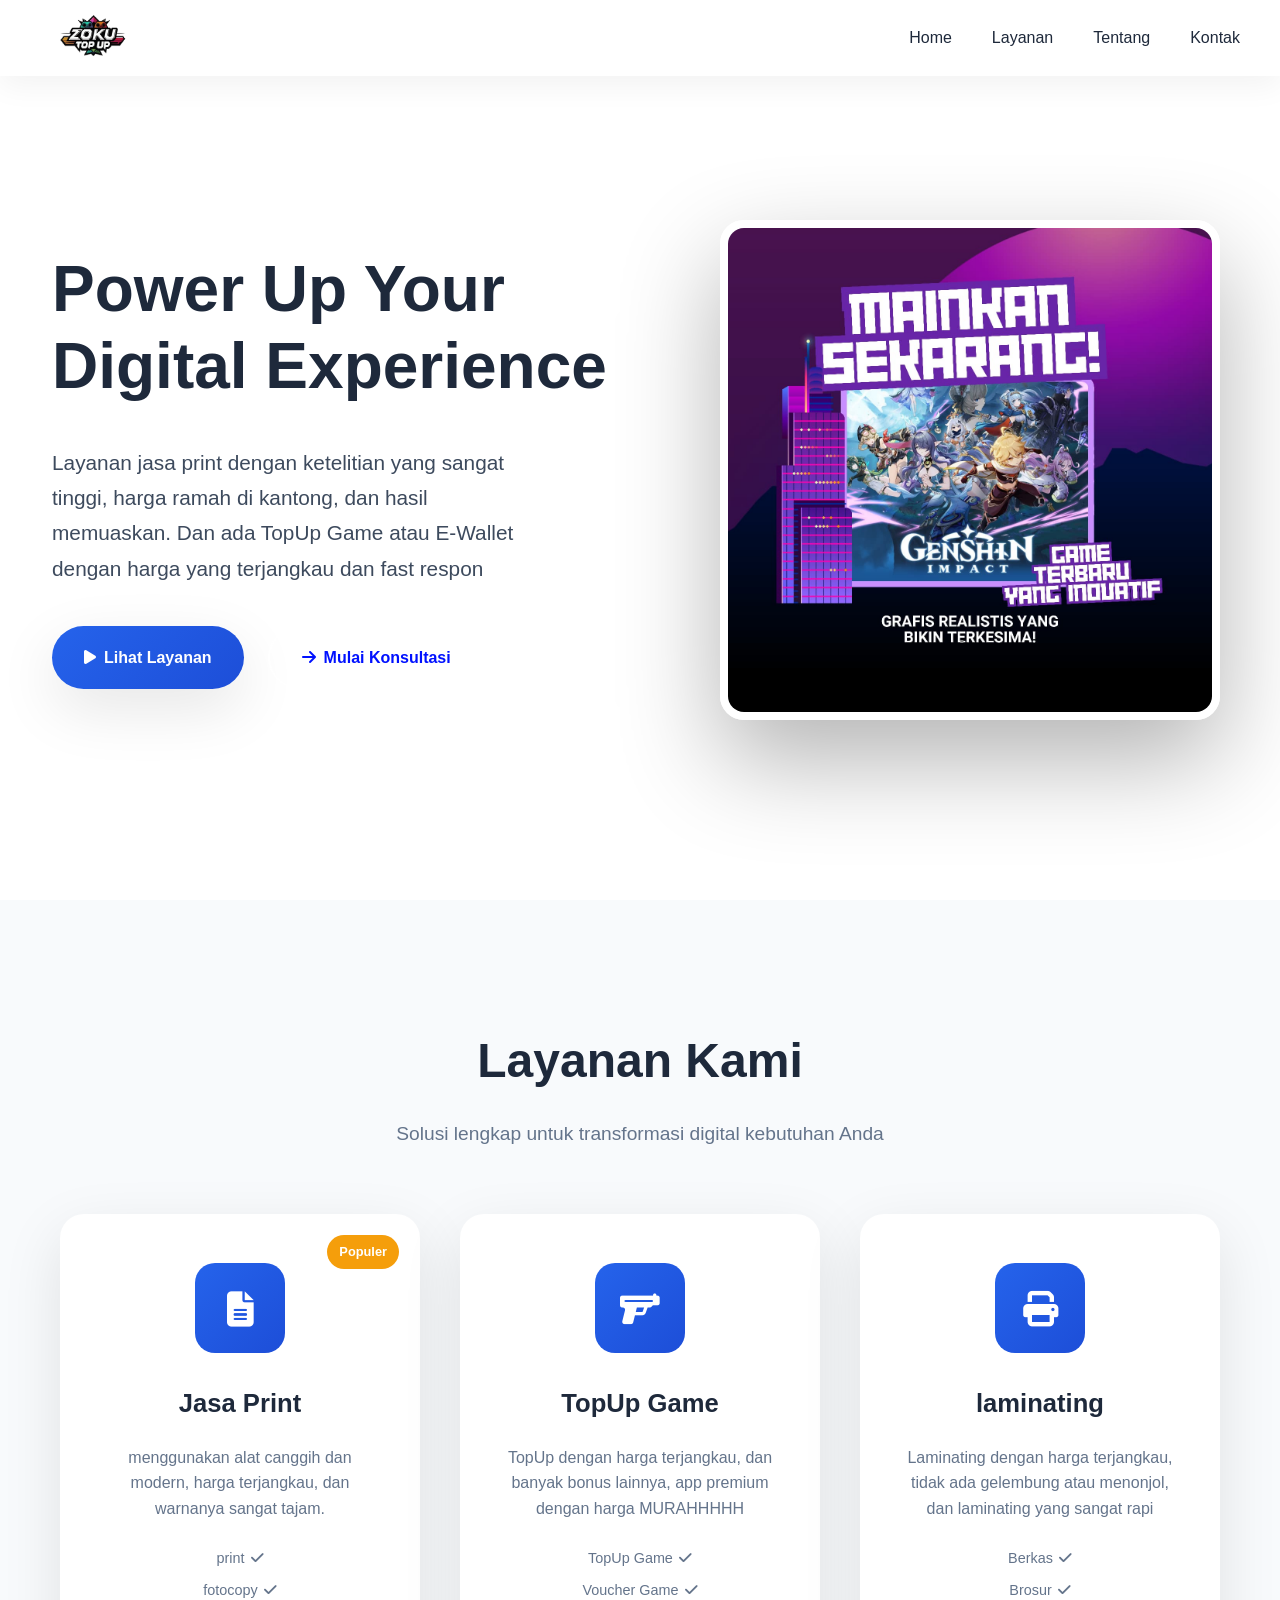
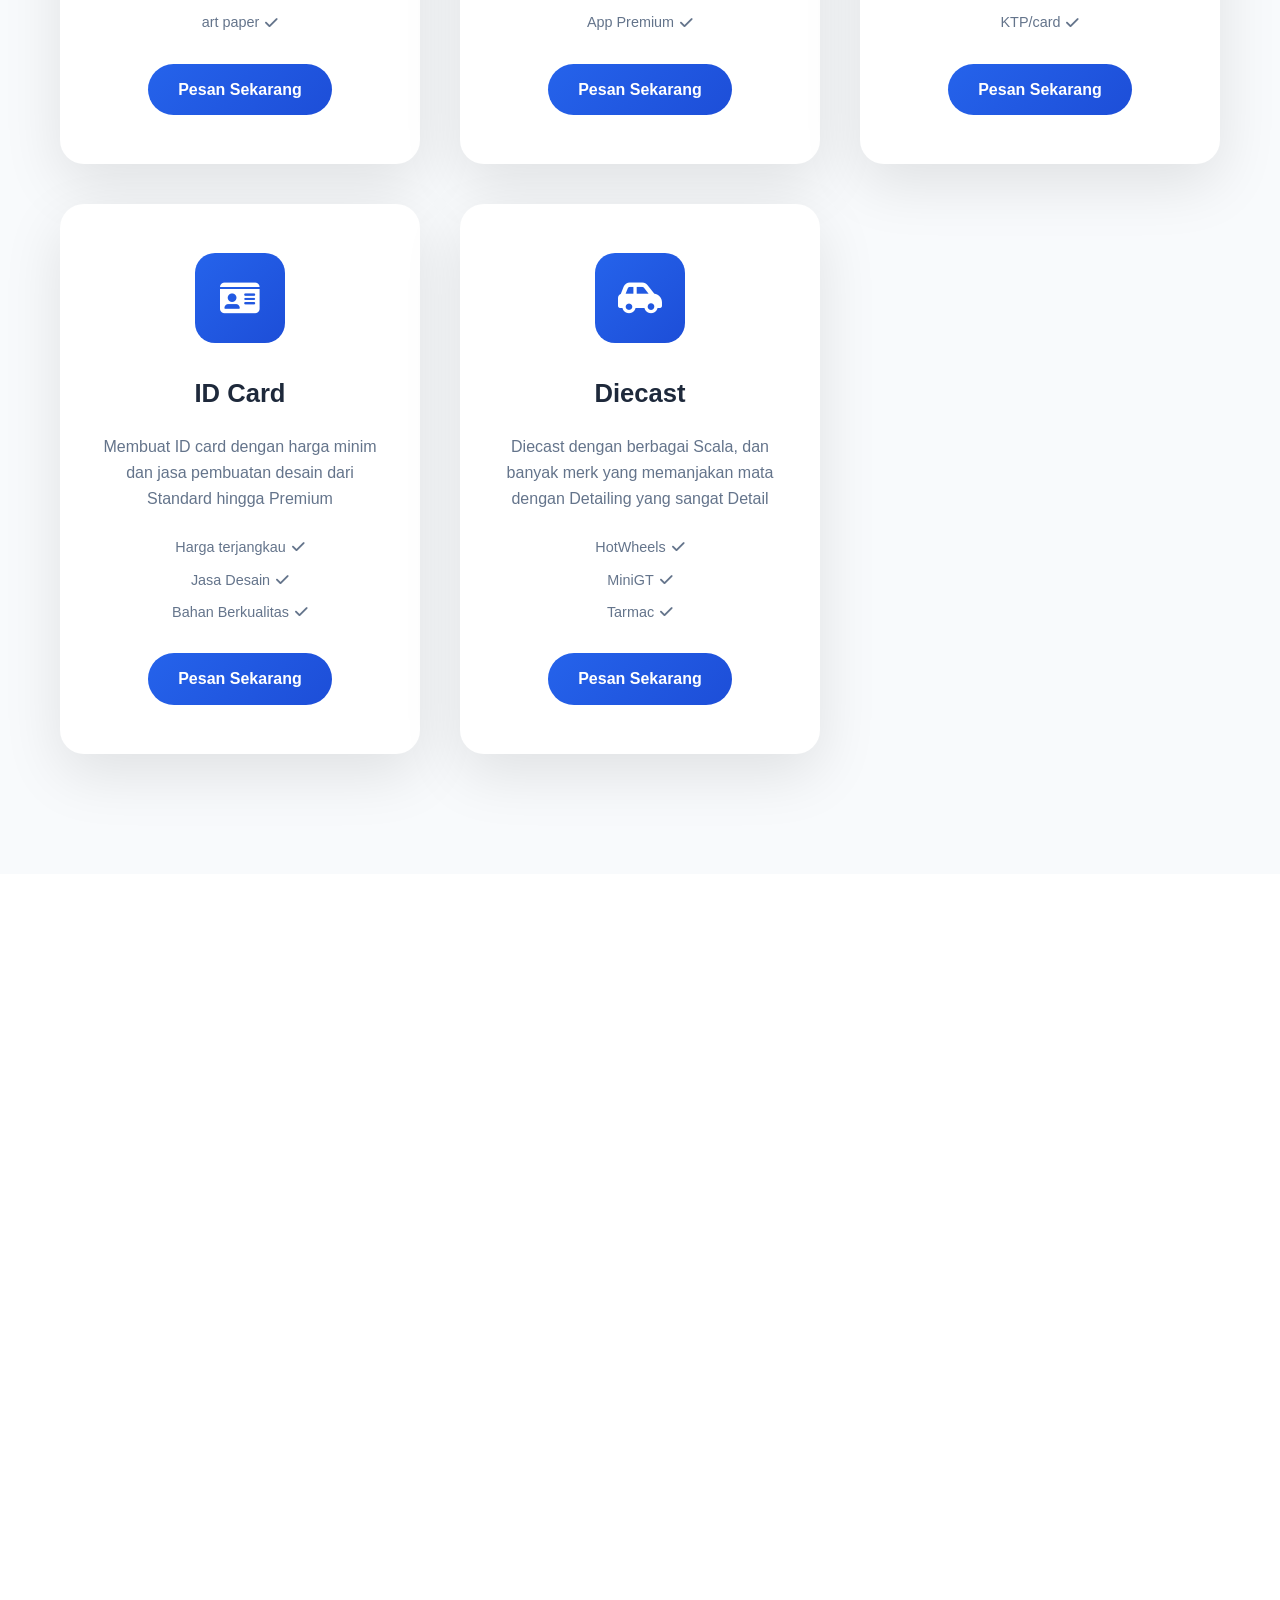
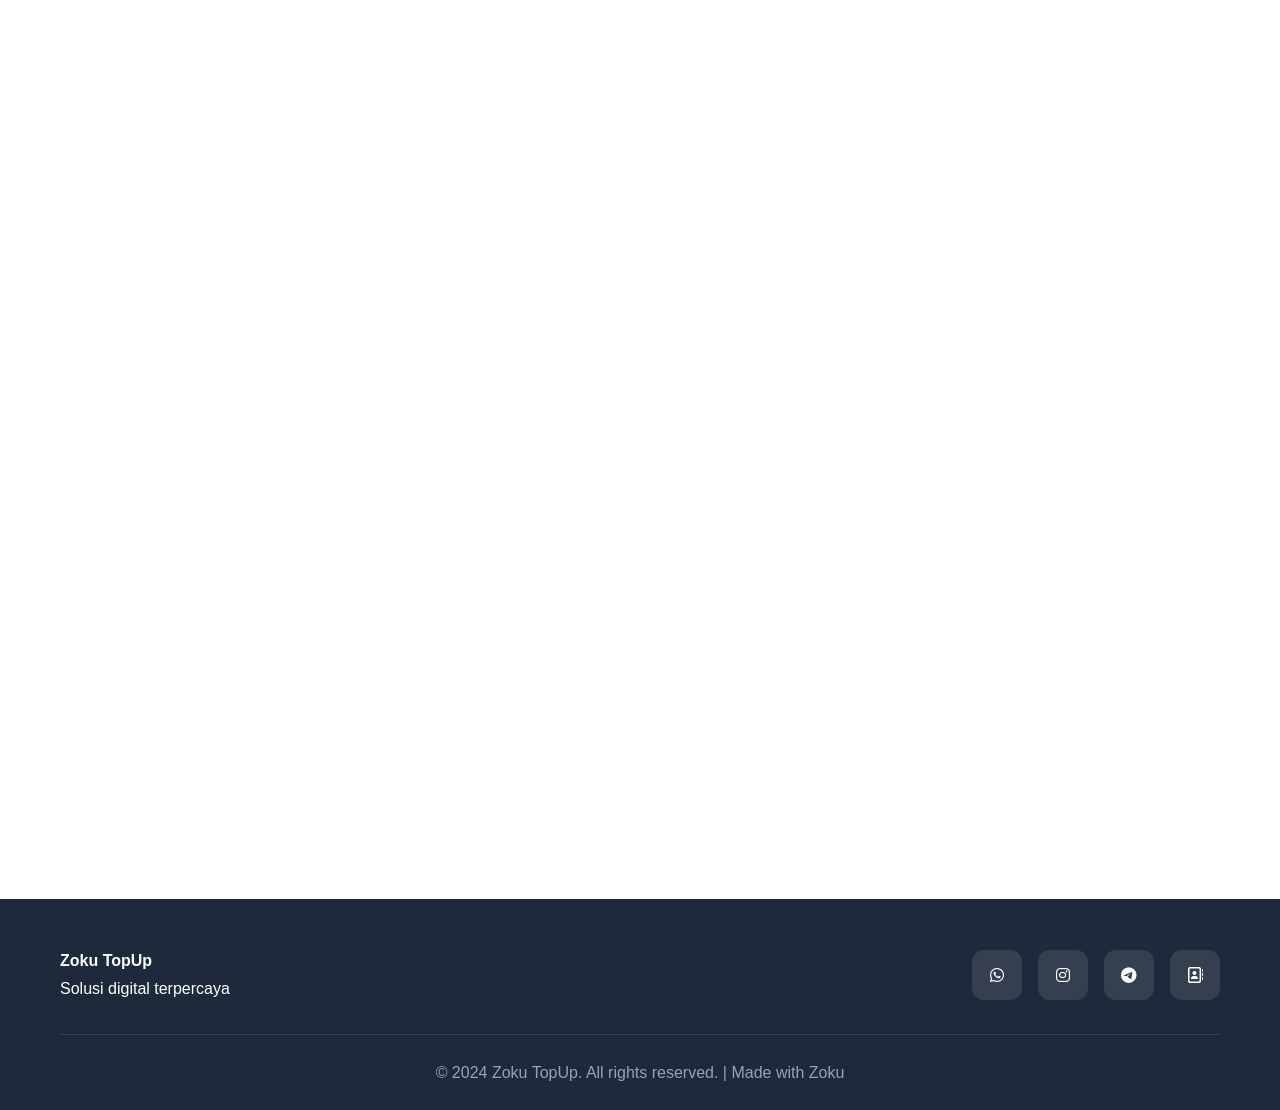
==== commit 9f781cf2: "Update index.html" ====
--- a/index.html
+++ b/index.html
@@ -43,7 +43,7 @@
         <nav class="navbar">
             <div class="nav-container">
                 <div class="logo">
-                    <h2> <img src="zoku rev.png" alt="Logo" class="logo-img"></h2>
+                    <h2> <img src="zoku rev.png" alt="Logo" class="logo-img" style="margin-top: 10px;"></h2>
                 </div>
                 <ul class="nav-menu">
                     <li><a href="#home">Home</a></li>
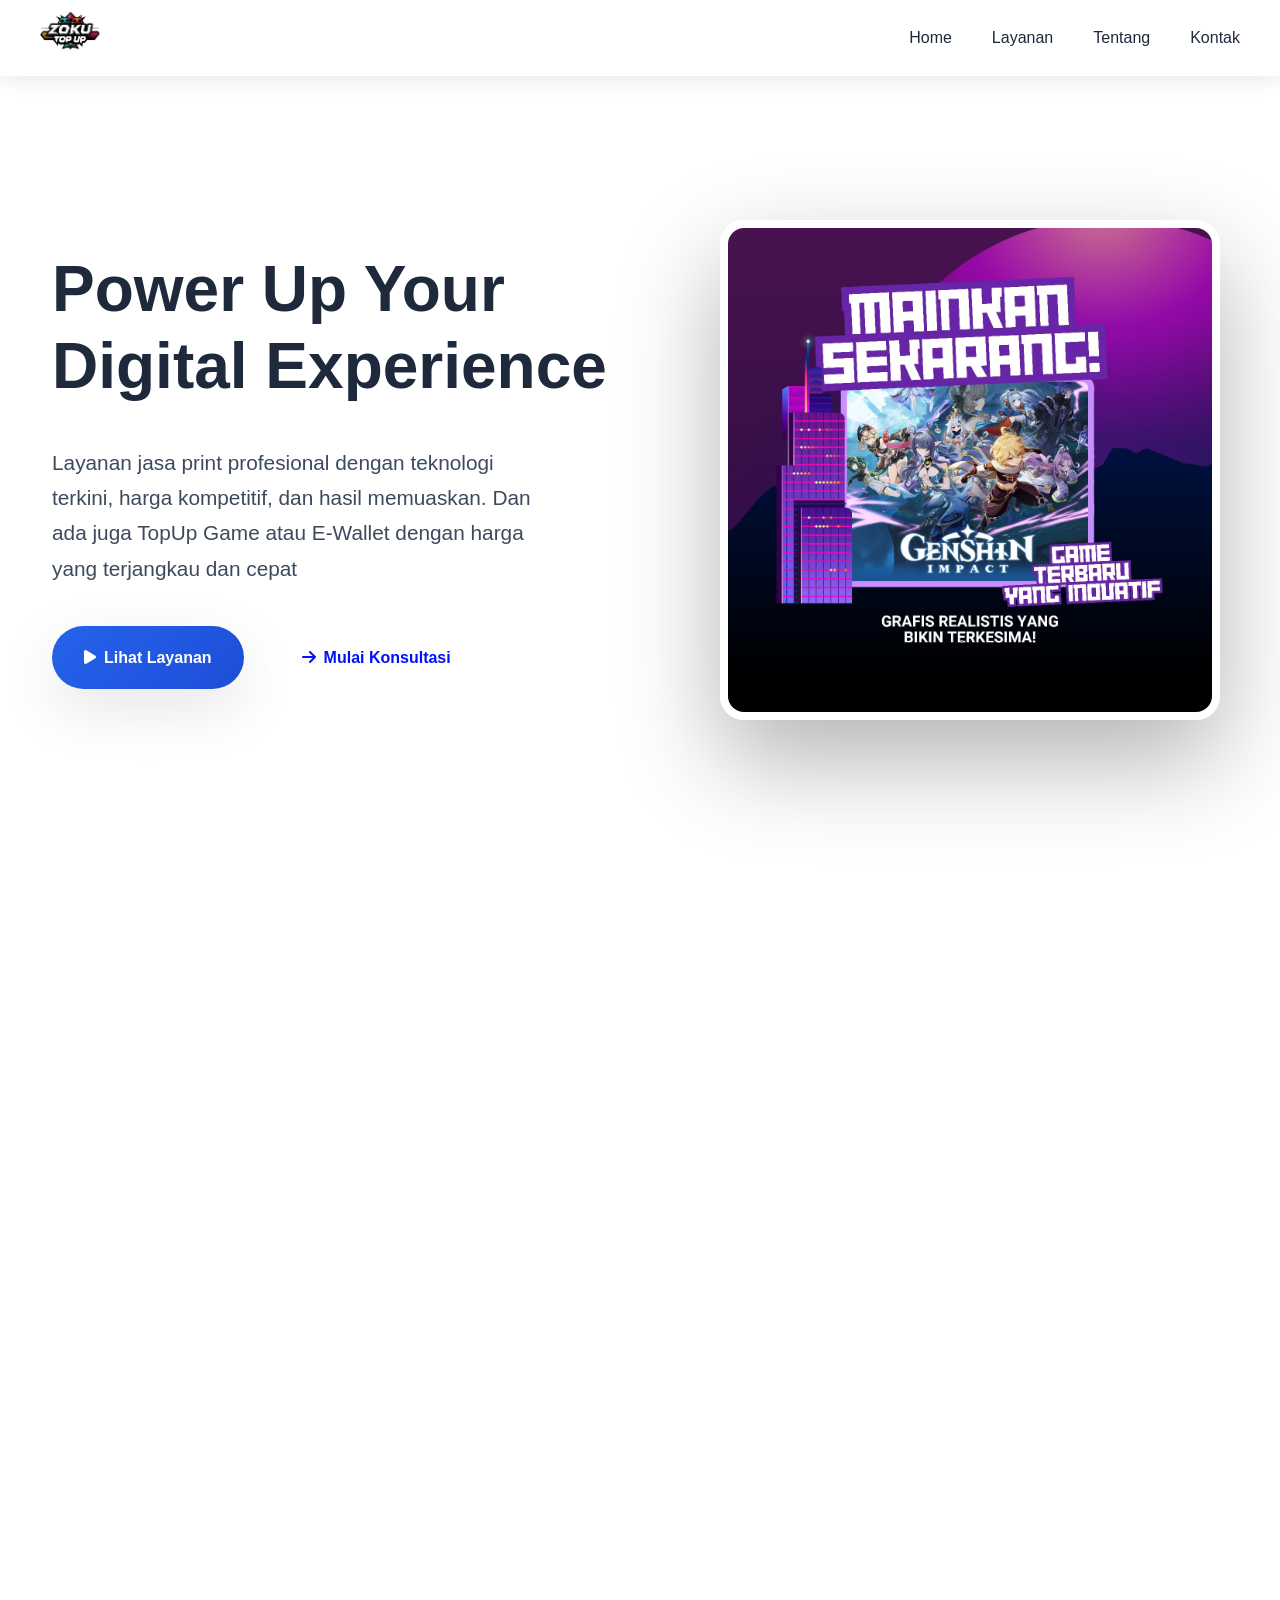
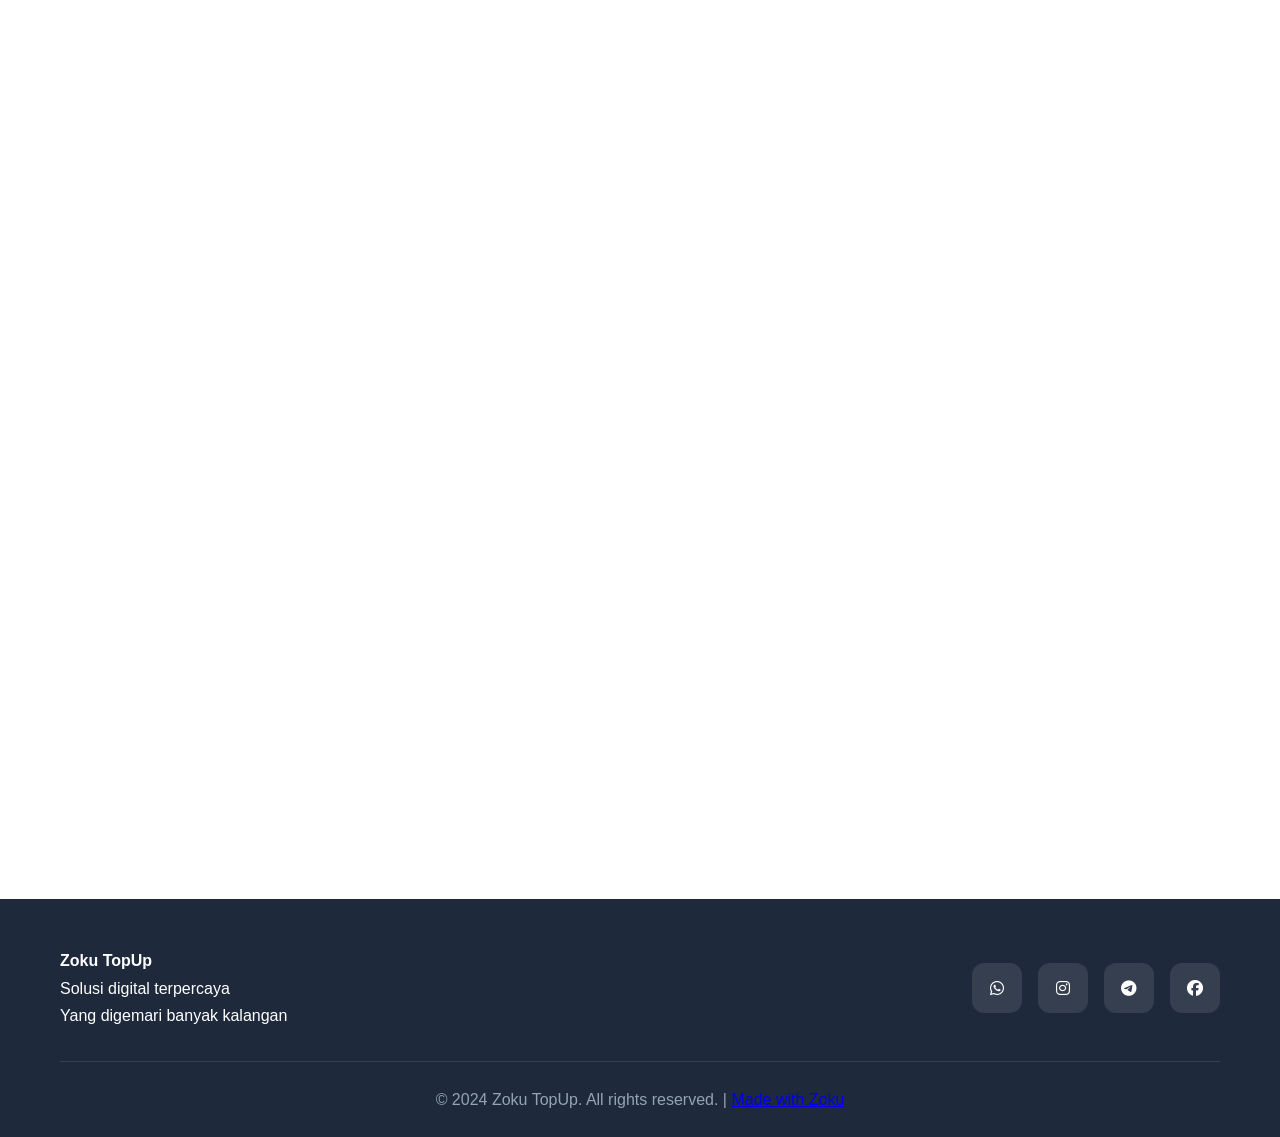
==== commit b3c69b0a: "Update index.html" ====
--- a/index.html
+++ b/index.html
@@ -43,7 +43,7 @@
         <nav class="navbar">
             <div class="nav-container">
                 <div class="logo">
-                    <h2> <img src="zoku rev.png" alt="Logo" class="logo-img" style="margin-top: 10px;"></h2>
+                    <h2> <img src="removal zoku.png" alt="Logo" class="logo-img"></h2>
                 </div>
                 <ul class="nav-menu">
                     <li><a href="#home">Home</a></li>
@@ -68,7 +68,7 @@
                 Digital Experience</span>
                 
             </h1>
-            <p class="hero-subtitle">Layanan jasa print dengan ketelitian yang sangat tinggi, harga ramah di kantong, dan hasil memuaskan. Dan ada TopUp Game atau E-Wallet dengan harga yang terjangkau dan fast respon</p>
+            <p class="hero-subtitle">Layanan jasa print profesional dengan teknologi terkini, harga kompetitif, dan hasil memuaskan. Dan ada juga TopUp Game atau E-Wallet dengan harga yang terjangkau dan cepat</p>
             <div class="hero-buttons">
                 <a href="#layanan" class="btn btn-primary">
                     <i class="fas fa-play"></i> Lihat Layanan
@@ -163,7 +163,7 @@
                         <i class="fa-solid fa-car-side"></i>
                     </div>
                     <h3>Diecast</h3>
-                    <p>Diecast dengan berbagai Scala, dan banyak merk yang memanjakan mata dengan Detailing yang sangat Detail</p>
+                    <p>Laminating dengan harga terjangkau, tidak ada gelembung atau menonjol, dan laminating yang sangat rapi</p>
                     <div class="card-features">
                         <span>HotWheels <i class="fas fa-check"></i></span>
                         <span>MiniGT <i class="fas fa-check"></i></span>
@@ -294,7 +294,7 @@
                 <div class="footer-brand">
                     <p><strong>Zoku TopUp</strong></p>
                     <p>Solusi digital terpercaya</p>
-                    <p></p>
+                    <p>Yang digemari banyak kalangan</p>
                 </div>
             </div>
                 <div class="footer-social">
@@ -307,14 +307,18 @@
                 <a href="https://t.me/Zokutopup" target="_blank" rel="noopener" title="Telegram">
                     <i class="fa-brands fa-telegram"></i>
                 </a>
-                <a href="kontak.html" rel="noopener" title="contact us">
-                    <i class="fa-regular fa-address-book"></i>
-                </a>
-                </div>
-            </div>
-            <div class="footer-bottom">
-                <p>&copy; 2024 Zoku TopUp. All rights reserved. | Made with Zoku</p>
-            </div>
+                <a href="#" target="_blank" rel="noopener" title="Facebook">
+                    <i class="fa-brands fa-facebook"></i>
+                </a>
+                </div>
+            </div>
+           <div class="footer-bottom">
+    <p>&copy; 2024 Zoku TopUp. All rights reserved. |
+        <a href="admin.html" class="admin-login-link" title="Admin Login" target="_blank">
+            Made with Zoku
+        </a>
+    </p>
+</div>
         </div>
     </footer>
 
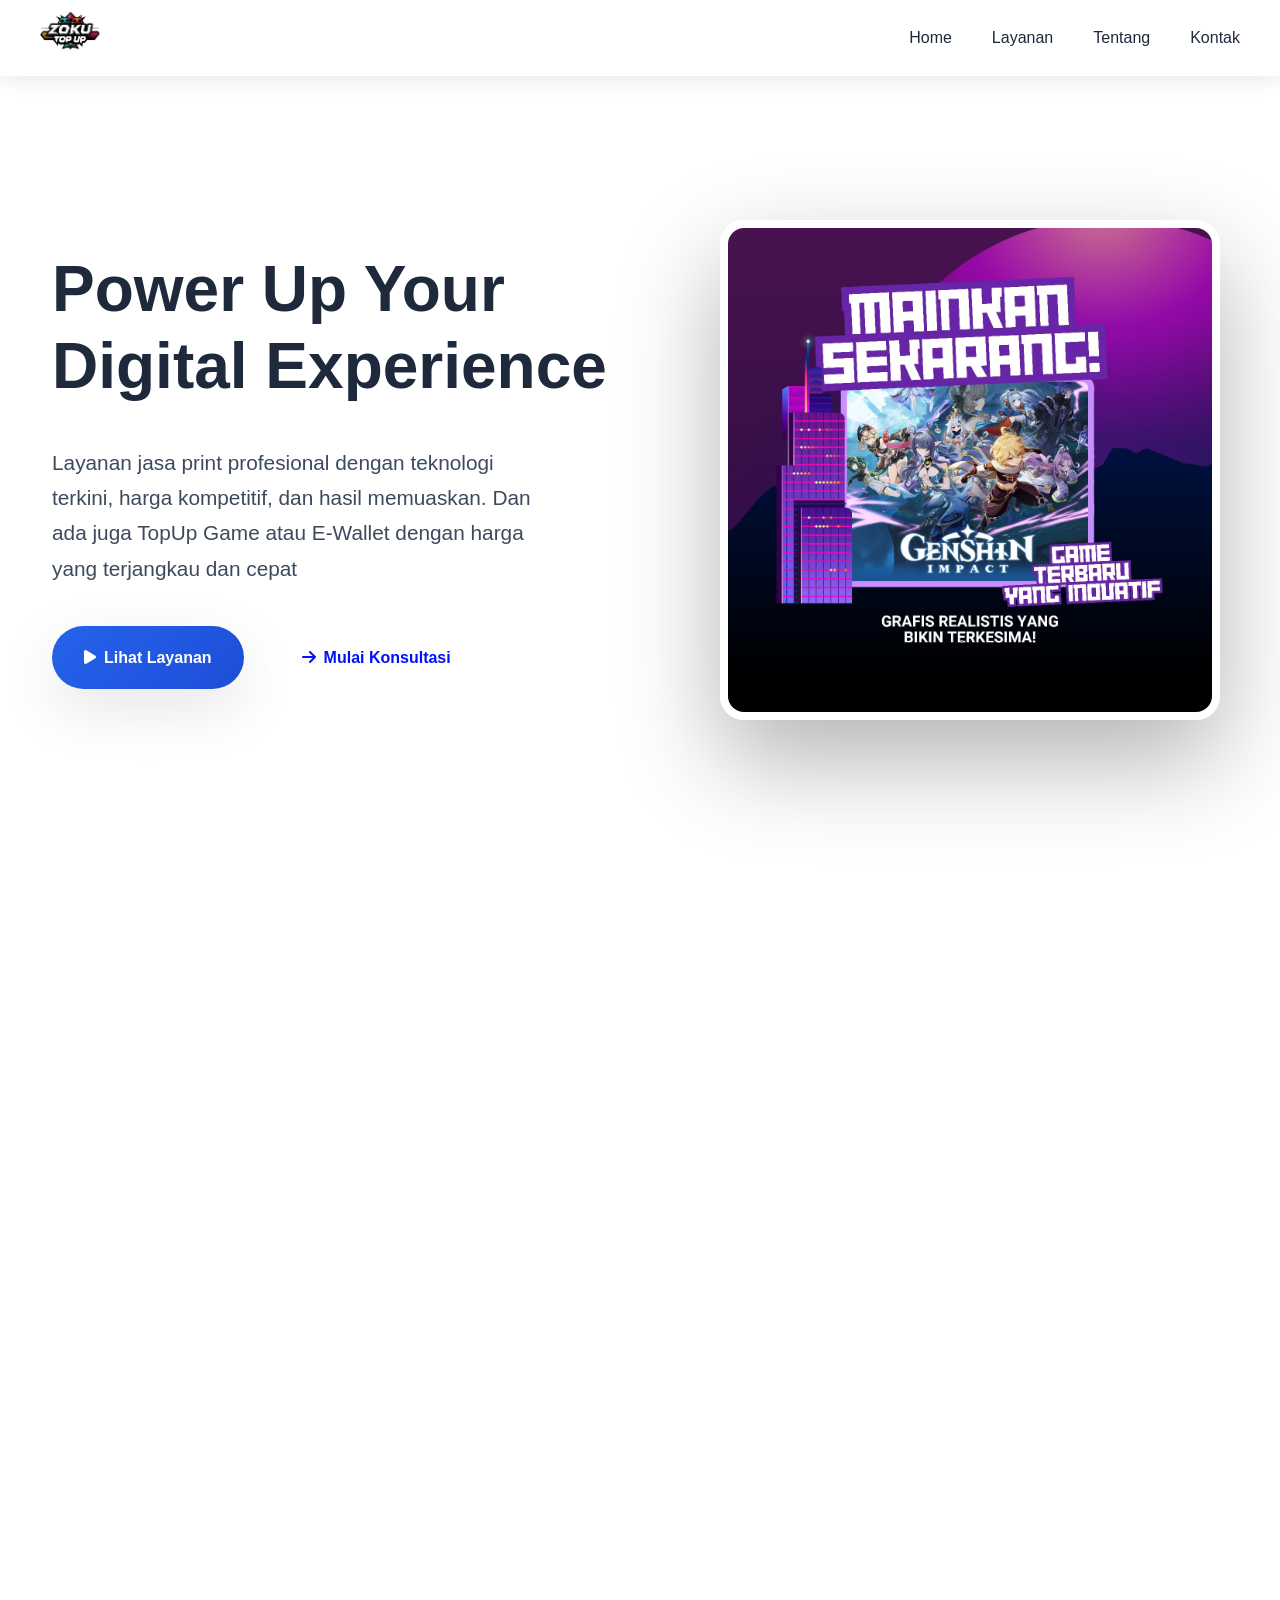
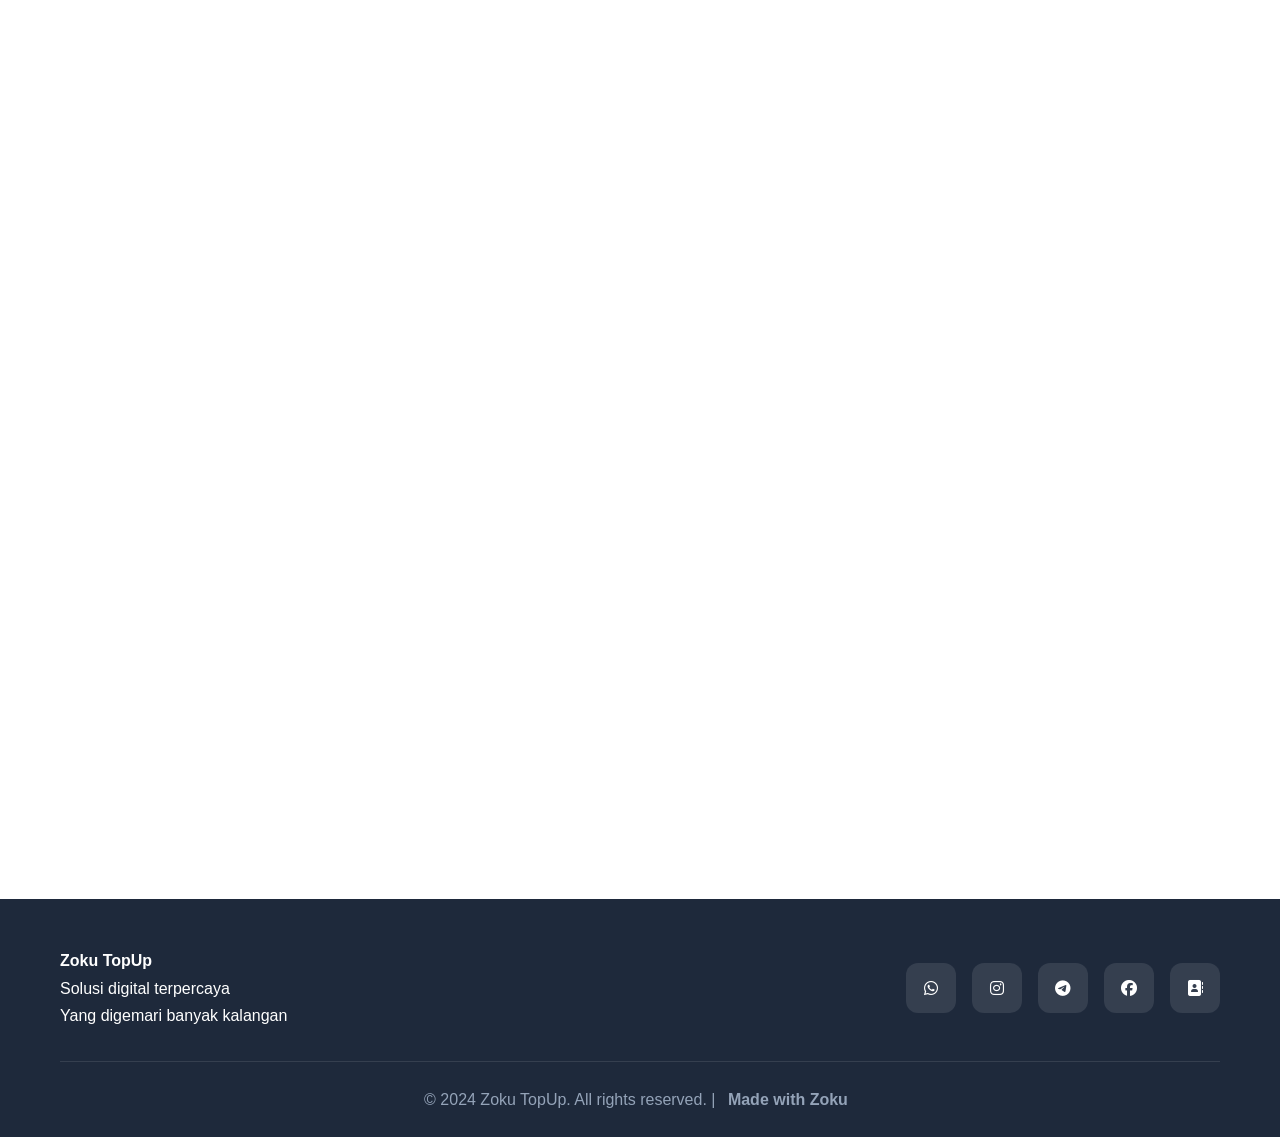
==== commit 4bb830d3: "Update index.html" ====
--- a/index.html
+++ b/index.html
@@ -310,6 +310,9 @@
                 <a href="#" target="_blank" rel="noopener" title="Facebook">
                     <i class="fa-brands fa-facebook"></i>
                 </a>
+                <a href="kontak.html" target="_blank" rel="noopener" title="kontak">
+                    <i class="fa-solid fa-address-book"></i>
+                </a>
                 </div>
             </div>
            <div class="footer-bottom">
--- a/index.css
+++ b/index.css
@@ -1109,3 +1109,18 @@
     margin-right: auto !important;
     transform: none !important;
 }
+
+.admin-login-link {
+    color: inherit;
+    text-decoration: none;
+    font-weight: 600;
+    padding: 2px 8px;
+    border-radius: 2px;
+    transition: all 0.3s;
+    cursor: pointer;
+}
+
+.admin-login-link:hover {
+    background: rgba(255, 255, 255, 0.15);
+    color: #60a5fa;
+}
